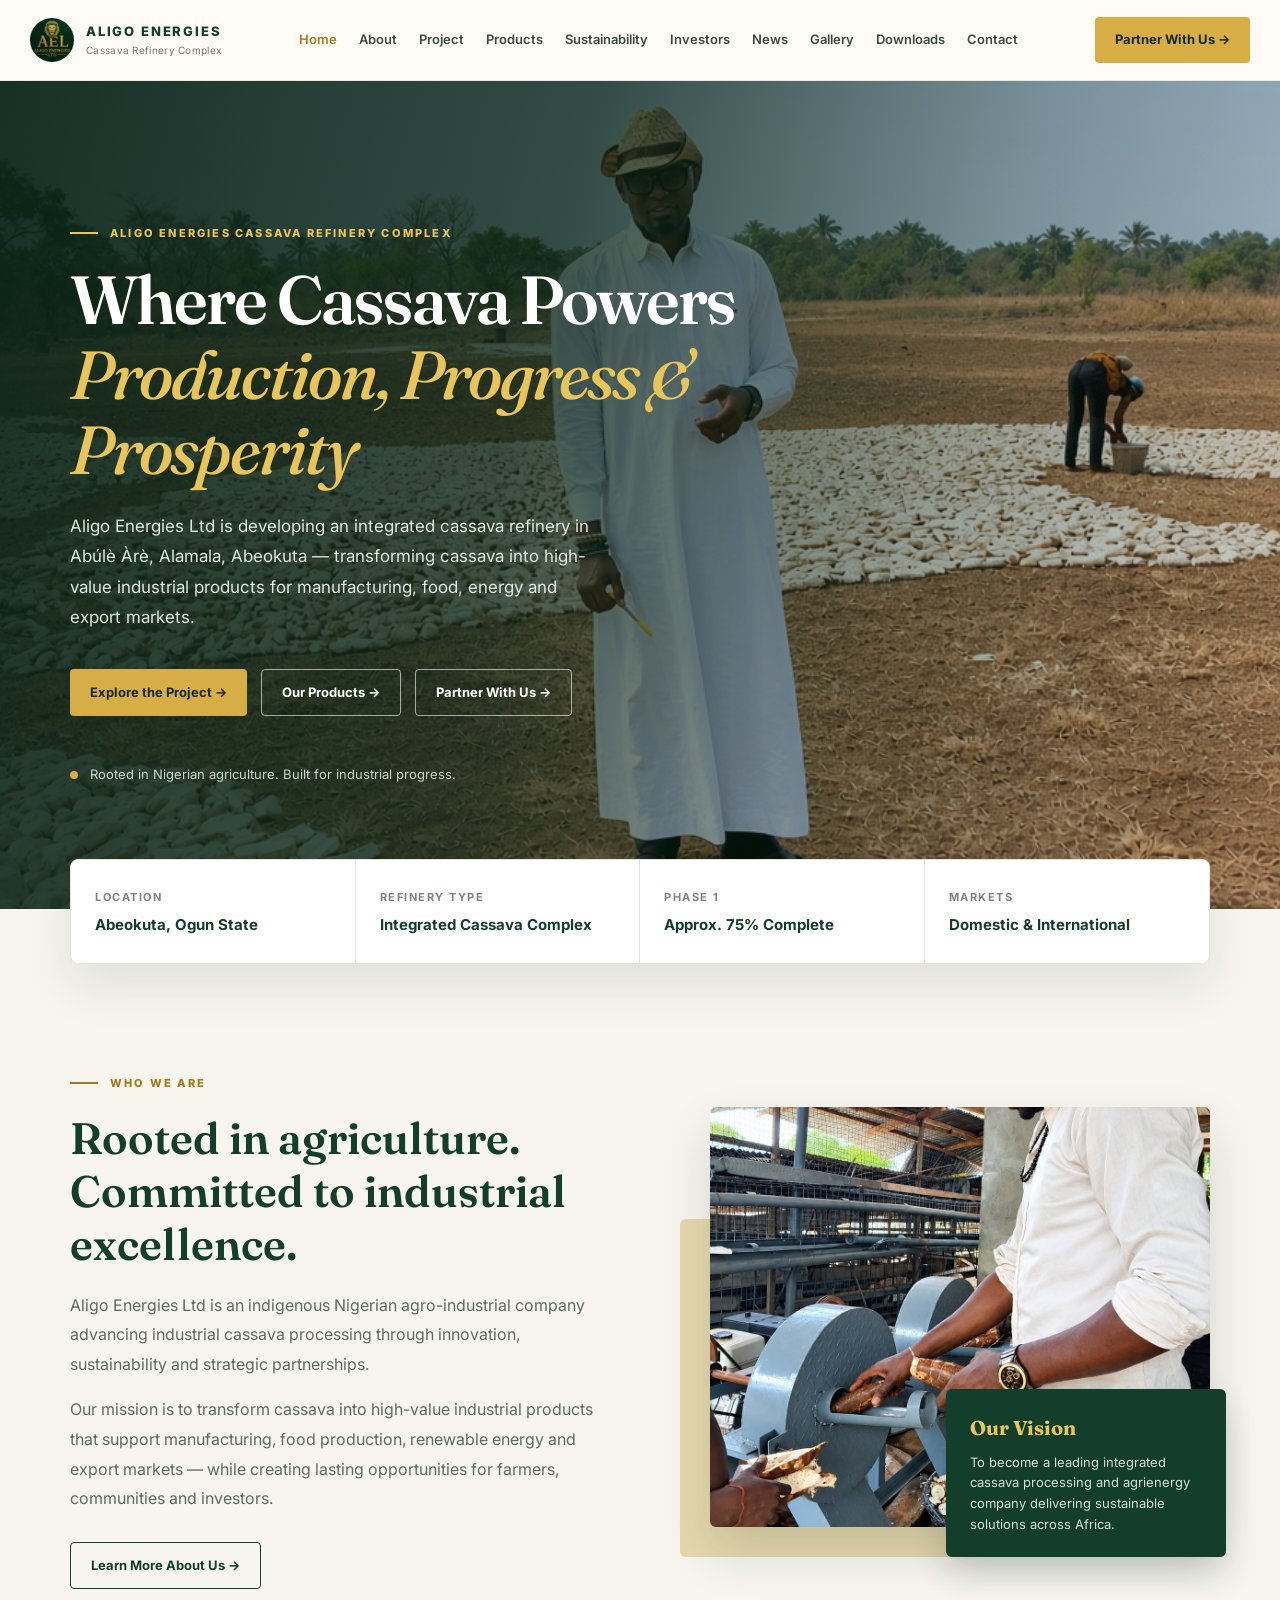
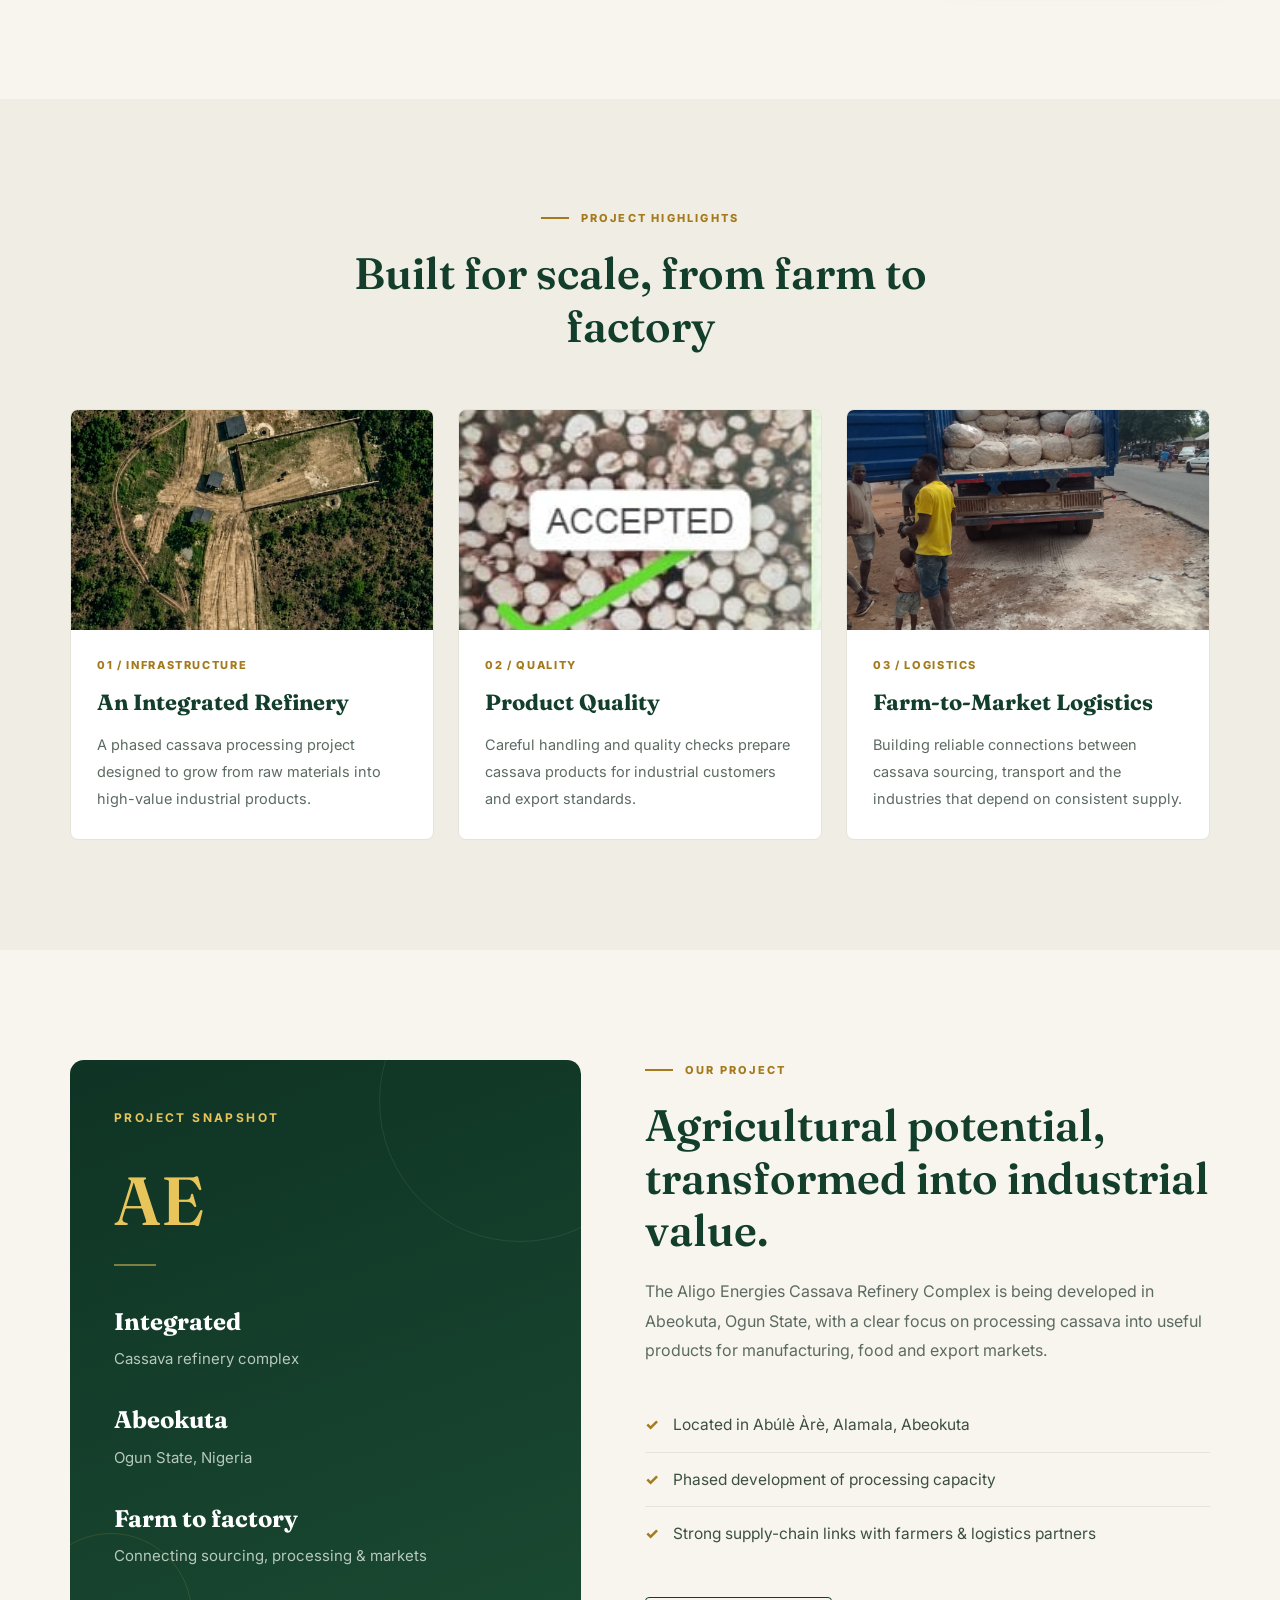
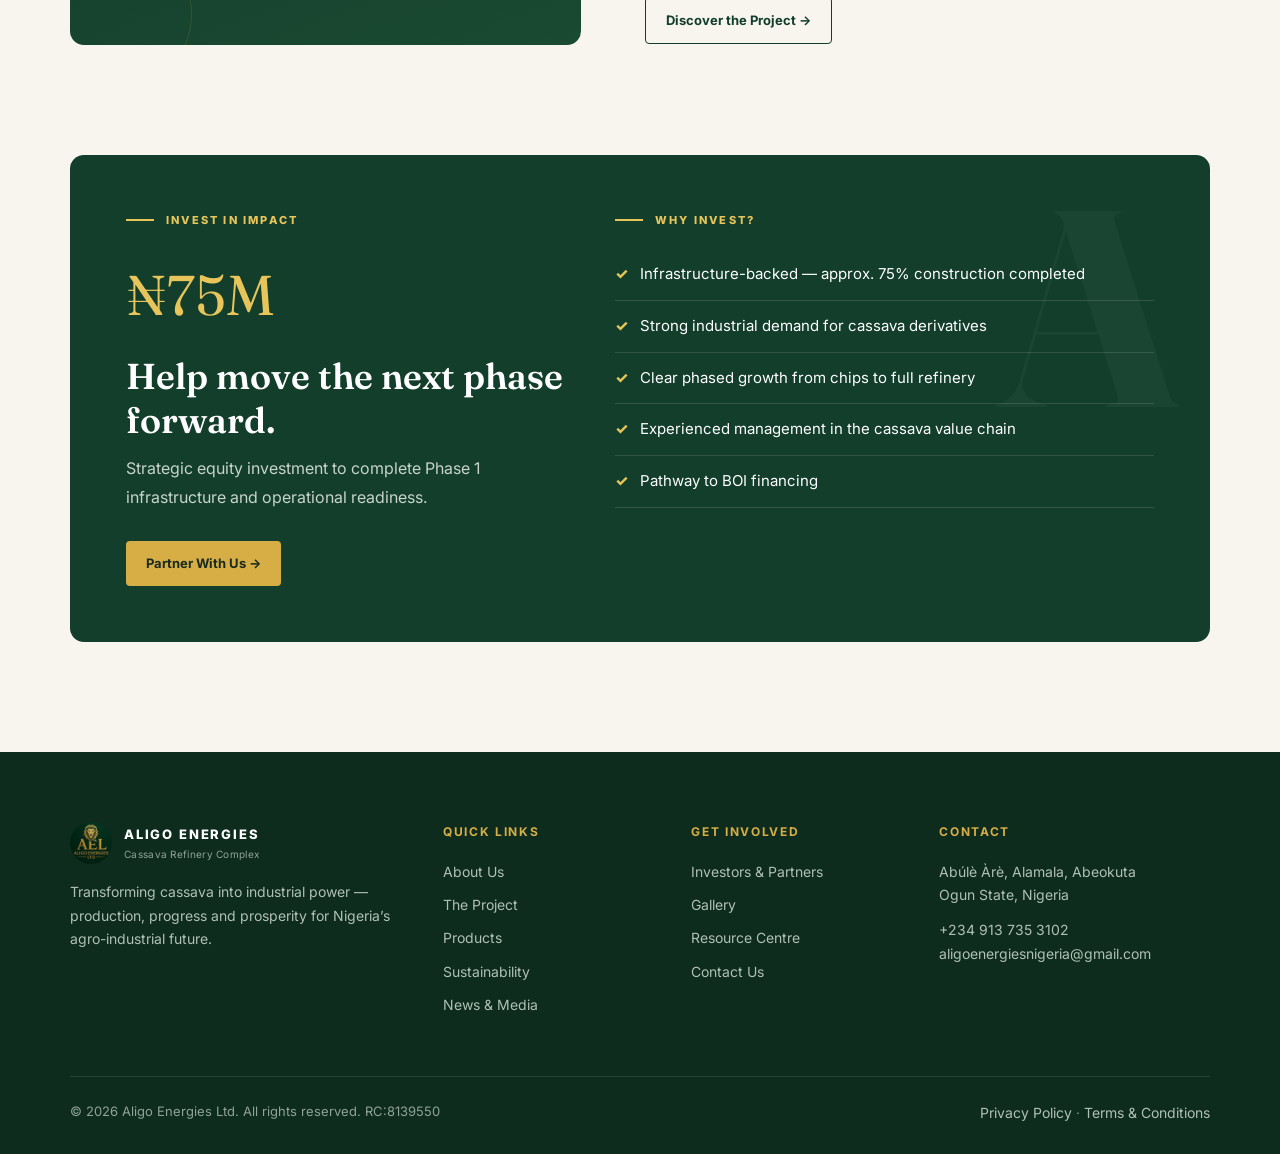
==== index.html @ f0a0dd67 "Update site" ====
<!DOCTYPE html>
<html lang="en">
<head>
<meta charset="UTF-8">
<meta name="viewport" content="width=device-width, initial-scale=1.0">
<title>Home | Aligo Energies Ltd</title>
<meta name="description" content="Aligo Energies Ltd — where cassava powers production, progress, and prosperity.">
<link rel="icon" href="images/logo.jpeg">
<link rel="preconnect" href="https://fonts.googleapis.com">
<link rel="preconnect" href="https://fonts.gstatic.com" crossorigin>
<link href="https://fonts.googleapis.com/css2?family=Fraunces:opsz,wght@9..144,500;9..144,600;9..144,700&family=Inter:wght@400;500;600;700;800&display=swap" rel="stylesheet">
<style>
  :root {
    --green: #123e2b;
    --green-dark: #0d2c1d;
    --gold: #d7ae46;
    --gold-light: #e8c55a;
    --cream: #f7f5ee;
    --cream-dark: #f0eee4;
    --ink: #1d2a22;
    --muted: #5c6b62;
    --line: #e6e4d9;
    --white: #ffffff;
    --serif: 'Fraunces', Georgia, serif;
    --sans: 'Inter', system-ui, sans-serif;
  }

  * { box-sizing: border-box; margin: 0; padding: 0; }
  html { scroll-behavior: smooth; }
  body {
    font-family: var(--sans);
    background: var(--cream);
    color: var(--ink);
    line-height: 1.65;
    overflow-x: hidden;
  }
  a { color: inherit; text-decoration: none; }
  img { display: block; max-width: 100%; }

  .container {
    width: min(1140px, calc(100% - 48px));
    margin: 0 auto;
  }

  /* ========== HEADER ========== */
  .site-header {
    position: sticky;
    top: 0;
    z-index: 100;
    background: rgba(255, 253, 248, 0.9);
    backdrop-filter: blur(18px);
    border-bottom: 1px solid rgba(230, 228, 217, 0.8);
    transition: all 0.3s ease;
  }
  .nav-wrap {
    width: min(1220px, calc(100% - 40px));
    margin: 0 auto;
    height: 80px;
    display: flex;
    align-items: center;
    justify-content: space-between;
    gap: 24px;
  }
  .brand {
    display: flex;
    align-items: center;
    gap: 12px;
  }
  .brand img {
    width: 44px;
    height: 44px;
    border-radius: 50%;
    object-fit: cover;
  }
  .brand .name {
    display: block;
    font-size: 13px;
    font-weight: 800;
    letter-spacing: 0.14em;
    color: var(--green);
  }
  .brand .sub {
    display: block;
    font-size: 10px;
    color: #72786f;
    letter-spacing: 0.03em;
  }
  .main-nav {
    display: flex;
    gap: 22px;
  }
  .main-nav a {
    font-size: 13px;
    font-weight: 600;
    color: #3a4a40;
    transition: color 0.2s;
  }
  .main-nav a:hover,
  .main-nav a.active {
    color: #a47a1c;
  }
  .btn {
    display: inline-flex;
    align-items: center;
    gap: 8px;
    padding: 12px 20px;
    font-size: 13px;
    font-weight: 700;
    border-radius: 4px;
    transition: all 0.25s ease;
  }
  .btn-gold {
    background: var(--gold);
    color: #18291e;
  }
  .btn-gold:hover {
    background: #c9a03a;
    transform: translateY(-2px);
  }
  .btn-outline-light {
    border: 1px solid rgba(255,255,255,0.6);
    color: white;
    background: transparent;
  }
  .btn-outline-light:hover {
    background: rgba(255,255,255,0.1);
  }
  .btn-outline-dark {
    border: 1.5px solid var(--green);
    color: var(--green);
    background: transparent;
  }
  .btn-outline-dark:hover {
    background: var(--green);
    color: white;
  }
  .menu-toggle {
    display: none;
    background: none;
    border: none;
    font-size: 24px;
    color: var(--green);
    cursor: pointer;
  }

  /* ========== HERO ========== */
  .hero {
    position: relative;
    min-height: 92vh;
    display: flex;
    align-items: center;
    color: white;
    overflow: hidden;
  }
  .hero-bg {
    position: absolute;
    inset: 0;
    background:
      linear-gradient(105deg,
        rgba(9, 35, 22, 0.93) 0%,
        rgba(9, 35, 22, 0.78) 40%,
        rgba(9, 35, 22, 0.4) 70%,
        rgba(9, 35, 22, 0.15) 100%),
      url('images/hero-harvest.jpg') center/cover no-repeat;
  }
  .hero-content {
    position: relative;
    z-index: 2;
    max-width: 680px;
    padding: 120px 0 100px;
  }
  .eyebrow {
    display: flex;
    align-items: center;
    gap: 12px;
    font-size: 11px;
    font-weight: 800;
    letter-spacing: 0.2em;
    text-transform: uppercase;
    color: var(--gold-light);
    margin-bottom: 20px;
    opacity: 0;
    animation: fadeUp 0.8s ease forwards 0.2s;
  }
  .eyebrow::before {
    content: "";
    width: 28px;
    height: 2px;
    background: currentColor;
  }
  .hero h1 {
    font-family: var(--serif);
    font-size: clamp(42px, 6vw, 68px);
    font-weight: 600;
    line-height: 1.1;
    letter-spacing: -0.03em;
    margin-bottom: 24px;
    opacity: 0;
    animation: fadeUp 0.9s ease forwards 0.35s;
  }
  .hero h1 em {
    font-style: italic;
    color: var(--gold-light);
    font-weight: 500;
  }
  .hero .lead {
    font-size: 17px;
    line-height: 1.8;
    color: #e0e8e2;
    max-width: 540px;
    margin-bottom: 36px;
    opacity: 0;
    animation: fadeUp 0.9s ease forwards 0.5s;
  }
  .hero-ctas {
    display: flex;
    flex-wrap: wrap;
    gap: 14px;
    opacity: 0;
    animation: fadeUp 0.9s ease forwards 0.65s;
  }
  .hero-note {
    margin-top: 48px;
    display: flex;
    align-items: center;
    gap: 12px;
    font-size: 13px;
    color: #c8d4cb;
    opacity: 0;
    animation: fadeUp 0.9s ease forwards 0.8s;
  }
  .hero-note span {
    width: 8px;
    height: 8px;
    background: var(--gold);
    border-radius: 50%;
  }

  /* ========== GLANCE ========== */
  .glance {
    position: relative;
    z-index: 10;
    margin-top: -50px;
  }
  .glance-grid {
    display: grid;
    grid-template-columns: repeat(4, 1fr);
    background: white;
    border-radius: 8px;
    box-shadow: 0 20px 50px rgba(18, 40, 28, 0.1);
    border: 1px solid var(--line);
    overflow: hidden;
  }
  .glance-item {
    padding: 28px 24px;
    border-right: 1px solid var(--line);
  }
  .glance-item:last-child { border-right: none; }
  .glance-item .label {
    font-size: 11px;
    font-weight: 700;
    letter-spacing: 0.14em;
    text-transform: uppercase;
    color: #7a857c;
    margin-bottom: 8px;
  }
  .glance-item .value {
    font-size: 15px;
    font-weight: 700;
    color: var(--green);
    line-height: 1.4;
  }

  /* ========== SECTIONS ========== */
  .section {
    padding: 110px 0;
  }
  .section-cream { background: var(--cream); }
  .section-alt { background: var(--cream-dark); }

  .two-col {
    display: grid;
    grid-template-columns: 1fr 1fr;
    gap: 80px;
    align-items: center;
  }
  .section h2 {
    font-family: var(--serif);
    font-size: clamp(32px, 4vw, 44px);
    font-weight: 600;
    line-height: 1.2;
    color: var(--green);
    margin: 14px 0 20px;
  }
  .section p {
    color: var(--muted);
    font-size: 16px;
    line-height: 1.85;
  }

  /* About image stack */
  .image-stack {
    position: relative;
    padding: 0 0 30px 30px;
  }
  .image-stack::before {
    content: "";
    position: absolute;
    left: 0;
    bottom: 0;
    width: 70%;
    height: 75%;
    background: #e6d8ae;
    border-radius: 6px;
  }
  .image-stack img {
    position: relative;
    z-index: 1;
    width: 100%;
    height: 420px;
    object-fit: cover;
    border-radius: 6px;
    box-shadow: 0 25px 50px rgba(15, 40, 28, 0.15);
  }
  .caption-card {
    position: absolute;
    right: -16px;
    bottom: 0;
    z-index: 2;
    max-width: 280px;
    background: var(--green);
    color: white;
    padding: 22px 24px;
    border-radius: 6px;
    box-shadow: 0 15px 35px rgba(15, 40, 28, 0.2);
  }
  .caption-card strong {
    font-family: var(--serif);
    font-size: 20px;
    color: var(--gold-light);
  }
  .caption-card p {
    font-size: 13px;
    color: #d4e0d7;
    margin-top: 8px;
    line-height: 1.6;
  }

  /* Highlights */
  .section-head {
    text-align: center;
    max-width: 600px;
    margin: 0 auto 56px;
  }
  .section-head .eyebrow {
    justify-content: center;
    color: #a47a1c;
  }
  .card-grid {
    display: grid;
    grid-template-columns: repeat(3, 1fr);
    gap: 24px;
  }
  .feature-card {
    background: white;
    border: 1px solid var(--line);
    border-radius: 8px;
    overflow: hidden;
    transition: all 0.3s ease;
  }
  .feature-card:hover {
    transform: translateY(-6px);
    box-shadow: 0 20px 40px rgba(18, 40, 28, 0.1);
  }
  .feature-card img {
    width: 100%;
    height: 220px;
    object-fit: cover;
  }
  .feature-body {
    padding: 26px;
  }
  .feature-number {
    font-size: 11px;
    font-weight: 800;
    letter-spacing: 0.15em;
    color: #a47a1c;
  }
  .feature-card h3 {
    font-family: var(--serif);
    font-size: 22px;
    color: var(--green);
    margin: 10px 0 12px;
  }
  .feature-card p {
    font-size: 14.5px;
    color: var(--muted);
  }

  /* Project Snapshot */
  .project-layout {
    display: grid;
    grid-template-columns: 0.95fr 1.05fr;
    gap: 64px;
    align-items: center;
  }
  .snapshot {
    background: linear-gradient(160deg, #0f3324, #1a4a32);
    border-radius: 14px;
    padding: 48px 44px;
    color: white;
    position: relative;
    overflow: hidden;
    min-height: 480px;
    display: flex;
    flex-direction: column;
    justify-content: space-between;
  }
  .snapshot::before {
    content: "";
    position: absolute;
    width: 280px;
    height: 280px;
    border: 1px solid rgba(255,255,255,0.08);
    border-radius: 50%;
    top: -100px;
    right: -80px;
  }
  .snapshot::after {
    content: "";
    position: absolute;
    width: 160px;
    height: 160px;
    border: 1px solid rgba(215,174,70,0.15);
    border-radius: 50%;
    bottom: -50px;
    left: -40px;
  }
  .snapshot .kicker {
    font-size: 12px;
    font-weight: 700;
    letter-spacing: 0.2em;
    text-transform: uppercase;
    color: var(--gold-light);
  }
  .snapshot .mark {
    font-family: var(--serif);
    font-size: 68px;
    font-weight: 600;
    color: var(--gold-light);
    margin: 16px 0 8px;
  }
  .snapshot .divider {
    width: 42px;
    height: 2px;
    background: rgba(232,197,90,0.5);
    margin-bottom: 36px;
  }
  .stat-block {
    margin-bottom: 28px;
  }
  .stat-block strong {
    display: block;
    font-family: var(--serif);
    font-size: 24px;
    margin-bottom: 4px;
  }
  .stat-block span {
    font-size: 15px;
    color: rgba(212,225,215,0.85);
  }
  .project-points {
    list-style: none;
    margin: 32px 0 36px;
  }
  .project-points li {
    display: flex;
    gap: 14px;
    padding: 14px 0;
    border-bottom: 1px solid var(--line);
    font-size: 15.5px;
    color: #3d4f44;
  }
  .project-points li:last-child { border-bottom: none; }
  .check {
    color: #a47a1c;
    font-weight: 800;
  }

  /* Invest */
  .invest-banner {
    background: var(--green);
    border-radius: 14px;
    padding: 56px;
    display: grid;
    grid-template-columns: 0.9fr 1.1fr;
    gap: 48px;
    color: white;
    position: relative;
    overflow: hidden;
  }
  .invest-banner::after {
    content: "A";
    position: absolute;
    right: 30px;
    top: -80px;
    font-family: var(--serif);
    font-size: 280px;
    font-weight: 700;
    color: rgba(255,255,255,0.04);
    pointer-events: none;
  }
  .invest-amount {
    font-family: var(--serif);
    font-size: 56px;
    color: var(--gold-light);
    margin: 12px 0;
  }
  .invest-list {
    list-style: none;
  }
  .invest-list li {
    padding: 13px 0;
    border-bottom: 1px solid rgba(255,255,255,0.12);
    font-size: 15px;
    display: flex;
    gap: 12px;
  }
  .invest-list li::before {
    content: "✓";
    color: var(--gold-light);
    font-weight: 800;
  }

  /* Footer */
  .footer {
    background: var(--green-dark);
    color: #c8d4cb;
    padding: 70px 0 30px;
  }
  .footer-grid {
    display: grid;
    grid-template-columns: 1.6fr 1fr 1fr 1.3fr;
    gap: 40px;
    margin-bottom: 50px;
  }
  .footer .name { color: white; }
  .footer h4 {
    font-size: 12px;
    letter-spacing: 0.14em;
    text-transform: uppercase;
    color: var(--gold);
    margin-bottom: 18px;
  }
  .footer a, .footer p, .footer li {
    font-size: 14px;
    color: #b0c0b5;
  }
  .footer ul { list-style: none; }
  .footer li { margin-bottom: 10px; }
  .footer-bottom {
    border-top: 1px solid rgba(255,255,255,0.1);
    padding-top: 24px;
    display: flex;
    justify-content: space-between;
    font-size: 13px;
    color: #8fa39a;
  }

  /* Animations */
  @keyframes fadeUp {
    from {
      opacity: 0;
      transform: translateY(24px);
    }
    to {
      opacity: 1;
      transform: translateY(0);
    }
  }

  /* Responsive */
  @media (max-width: 980px) {
    .main-nav { display: none; }
    .menu-toggle { display: block; }
    .two-col, .project-layout, .invest-banner {
      grid-template-columns: 1fr;
      gap: 48px;
    }
    .card-grid { grid-template-columns: 1fr 1fr; }
    .glance-grid { grid-template-columns: 1fr 1fr; }
    .glance-item:nth-child(2) { border-right: none; }
    .glance-item:nth-child(-n+2) { border-bottom: 1px solid var(--line); }
  }
  @media (max-width: 600px) {
    .card-grid { grid-template-columns: 1fr; }
    .hero { min-height: 85vh; }
    .hero-content { padding: 90px 0 80px; }
    .invest-banner { padding: 36px 28px; }
    .footer-grid { grid-template-columns: 1fr; }
  }
</style>
</head>
<body>

<header class="site-header">
  <div class="nav-wrap">
    <a href="index.html" class="brand">
      <img src="images/logo.jpeg" alt="Aligo Energies">
      <span>
        <span class="name">ALIGO ENERGIES</span>
        <span class="sub">Cassava Refinery Complex</span>
      </span>
    </a>
    <nav class="main-nav" id="mainNav">
      <a href="index.html" class="active">Home</a>
      <a href="about.html">About</a>
      <a href="project.html">Project</a>
      <a href="products.html">Products</a>
      <a href="sustainability.html">Sustainability</a>
      <a href="investors.html">Investors</a>
      <a href="news.html">News</a>
      <a href="gallery.html">Gallery</a>
      <a href="downloads.html">Downloads</a>
      <a href="contact.html">Contact</a>
    </nav>
    <div style="display:flex;align-items:center;gap:12px;">
      <a href="investors.html" class="btn btn-gold">Partner With Us →</a>
      <button class="menu-toggle" id="menuToggle">☰</button>
    </div>
  </div>
</header>

<main>
  <!-- HERO -->
  <section class="hero">
    <div class="hero-bg"></div>
    <div class="container">
      <div class="hero-content">
        <div class="eyebrow">Aligo Energies Cassava Refinery Complex</div>
        <h1>Where Cassava Powers <em>Production, Progress & Prosperity</em></h1>
        <p class="lead">Aligo Energies Ltd is developing an integrated cassava refinery in Abúlè Àrè, Alamala, Abeokuta — transforming cassava into high-value industrial products for manufacturing, food, energy and export markets.</p>
        <div class="hero-ctas">
          <a href="project.html" class="btn btn-gold">Explore the Project →</a>
          <a href="products.html" class="btn btn-outline-light">Our Products →</a>
          <a href="investors.html" class="btn btn-outline-light">Partner With Us →</a>
        </div>
        <div class="hero-note">
          <span></span>
          Rooted in Nigerian agriculture. Built for industrial progress.
        </div>
      </div>
    </div>
  </section>

  <!-- GLANCE -->
  <section class="glance">
    <div class="container">
      <div class="glance-grid">
        <div class="glance-item">
          <div class="label">Location</div>
          <div class="value">Abeokuta, Ogun State</div>
        </div>
        <div class="glance-item">
          <div class="label">Refinery Type</div>
          <div class="value">Integrated Cassava Complex</div>
        </div>
        <div class="glance-item">
          <div class="label">Phase 1</div>
          <div class="value">Approx. 75% Complete</div>
        </div>
        <div class="glance-item">
          <div class="label">Markets</div>
          <div class="value">Domestic & International</div>
        </div>
      </div>
    </div>
  </section>

  <!-- ABOUT -->
  <section class="section section-cream">
    <div class="container">
      <div class="two-col">
        <div>
          <div class="eyebrow" style="color:#a47a1c;">Who We Are</div>
          <h2>Rooted in agriculture.<br>Committed to industrial excellence.</h2>
          <p>Aligo Energies Ltd is an indigenous Nigerian agro-industrial company advancing industrial cassava processing through innovation, sustainability and strategic partnerships.</p>
          <p style="margin-top:16px;">Our mission is to transform cassava into high-value industrial products that support manufacturing, food production, renewable energy and export markets — while creating lasting opportunities for farmers, communities and investors.</p>
          <a href="about.html" class="btn btn-outline-dark" style="margin-top:28px;">Learn More About Us →</a>
        </div>
        <div class="image-stack">
          <img src="images/about-site.jpg" alt="Cassava processing at the Aligo Energies site" style="object-position:center 62%;">
          <div class="caption-card">
            <strong>Our Vision</strong>
            <p>To become a leading integrated cassava processing and agrienergy company delivering sustainable solutions across Africa.</p>
          </div>
        </div>
      </div>
    </div>
  </section>

  <!-- HIGHLIGHTS -->
  <section class="section section-alt">
    <div class="container">
      <div class="section-head">
        <div class="eyebrow">Project Highlights</div>
        <h2>Built for scale, from farm to factory</h2>
      </div>
      <div class="card-grid">
        <article class="feature-card">
          <img src="images/refinery-site-marked.jpg" alt="Infrastructure">
          <div class="feature-body">
            <div class="feature-number">01 / INFRASTRUCTURE</div>
            <h3>An Integrated Refinery</h3>
            <p>A phased cassava processing project designed to grow from raw materials into high-value industrial products.</p>
          </div>
        </article>
        <article class="feature-card">
          <img src="images/cassava-quality.jpg" alt="Quality">
          <div class="feature-body">
            <div class="feature-number">02 / QUALITY</div>
            <h3>Product Quality</h3>
            <p>Careful handling and quality checks prepare cassava products for industrial customers and export standards.</p>
          </div>
        </article>
        <article class="feature-card">
          <img src="images/cassava-logistics.jpg" alt="Logistics">
          <div class="feature-body">
            <div class="feature-number">03 / LOGISTICS</div>
            <h3>Farm-to-Market Logistics</h3>
            <p>Building reliable connections between cassava sourcing, transport and the industries that depend on consistent supply.</p>
          </div>
        </article>
      </div>
    </div>
  </section>

  <!-- PROJECT SNAPSHOT -->
  <section class="section section-cream">
    <div class="container">
      <div class="project-layout">
        <div class="snapshot">
          <div>
            <div class="kicker">Project Snapshot</div>
            <div class="mark">AE</div>
            <div class="divider"></div>
            <div class="stat-block">
              <strong>Integrated</strong>
              <span>Cassava refinery complex</span>
            </div>
            <div class="stat-block">
              <strong>Abeokuta</strong>
              <span>Ogun State, Nigeria</span>
            </div>
            <div class="stat-block">
              <strong>Farm to factory</strong>
              <span>Connecting sourcing, processing & markets</span>
            </div>
          </div>
        </div>
        <div>
          <div class="eyebrow" style="color:#a47a1c;">Our Project</div>
          <h2>Agricultural potential, transformed into industrial value.</h2>
          <p>The Aligo Energies Cassava Refinery Complex is being developed in Abeokuta, Ogun State, with a clear focus on processing cassava into useful products for manufacturing, food and export markets.</p>
          <ul class="project-points">
            <li><span class="check">✓</span> Located in Abúlè Àrè, Alamala, Abeokuta</li>
            <li><span class="check">✓</span> Phased development of processing capacity</li>
            <li><span class="check">✓</span> Strong supply-chain links with farmers & logistics partners</li>
          </ul>
          <a href="project.html" class="btn btn-outline-dark">Discover the Project →</a>
        </div>
      </div>
    </div>
  </section>

  <!-- INVEST -->
  <section class="section section-cream" style="padding-top:0;">
    <div class="container">
      <div class="invest-banner">
        <div>
          <div class="eyebrow" style="color:var(--gold-light);">Invest in Impact</div>
          <div class="invest-amount">₦75M</div>
          <h2 style="color:white;font-size:36px;margin-bottom:12px;">Help move the next phase forward.</h2>
          <p style="color:#c8d4cb;margin-bottom:28px;">Strategic equity investment to complete Phase 1 infrastructure and operational readiness.</p>
          <a href="investors.html" class="btn btn-gold">Partner With Us →</a>
        </div>
        <div>
          <div class="eyebrow" style="color:var(--gold-light);">Why Invest?</div>
          <ul class="invest-list">
            <li>Infrastructure-backed — approx. 75% construction completed</li>
            <li>Strong industrial demand for cassava derivatives</li>
            <li>Clear phased growth from chips to full refinery</li>
            <li>Experienced management in the cassava value chain</li>
            <li>Pathway to BOI financing</li>
          </ul>
        </div>
      </div>
    </div>
  </section>
</main>

<footer class="footer">
  <div class="container">
    <div class="footer-grid">
      <div>
        <a href="index.html" class="brand" style="margin-bottom:16px;">
          <img src="images/logo.jpeg" alt="Logo" style="width:42px;height:42px;border-radius:50%;">
          <span>
            <span class="name">ALIGO ENERGIES</span>
            <span class="sub" style="color:#8fa39a;">Cassava Refinery Complex</span>
          </span>
        </a>
        <p>Transforming cassava into industrial power — production, progress and prosperity for Nigeria’s agro-industrial future.</p>
      </div>
      <div>
        <h4>Quick Links</h4>
        <ul>
          <li><a href="about.html">About Us</a></li>
          <li><a href="project.html">The Project</a></li>
          <li><a href="products.html">Products</a></li>
          <li><a href="sustainability.html">Sustainability</a></li>
          <li><a href="news.html">News & Media</a></li>
        </ul>
      </div>
      <div>
        <h4>Get Involved</h4>
        <ul>
          <li><a href="investors.html">Investors & Partners</a></li>
          <li><a href="gallery.html">Gallery</a></li>
          <li><a href="downloads.html">Resource Centre</a></li>
          <li><a href="contact.html">Contact Us</a></li>
        </ul>
      </div>
      <div>
        <h4>Contact</h4>
        <p>Abúlè Àrè, Alamala, Abeokuta<br>Ogun State, Nigeria</p>
        <p style="margin-top:12px;">+234 913 735 3102</p>
        <p>aligoenergiesnigeria@gmail.com</p>
      </div>
    </div>
    <div class="footer-bottom">
      <span>© 2026 Aligo Energies Ltd. All rights reserved. RC:8139550</span>
      <span><a href="#">Privacy Policy</a> · <a href="#">Terms & Conditions</a></span>
    </div>
  </div>
</footer>

<script>
  const toggle = document.getElementById('menuToggle');
  const nav = document.getElementById('mainNav');
  toggle.addEventListener('click', () => {
    nav.style.display = nav.style.display === 'flex' ? 'none' : 'flex';
    nav.style.flexDirection = 'column';
    nav.style.position = 'absolute';
    nav.style.top = '80px';
    nav.style.left = '0';
    nav.style.right = '0';
    nav.style.background = '#fffdf8';
    nav.style.padding = '20px';
    nav.style.borderBottom = '1px solid #e6e4d9';
  });
</script>
</body>
</html>
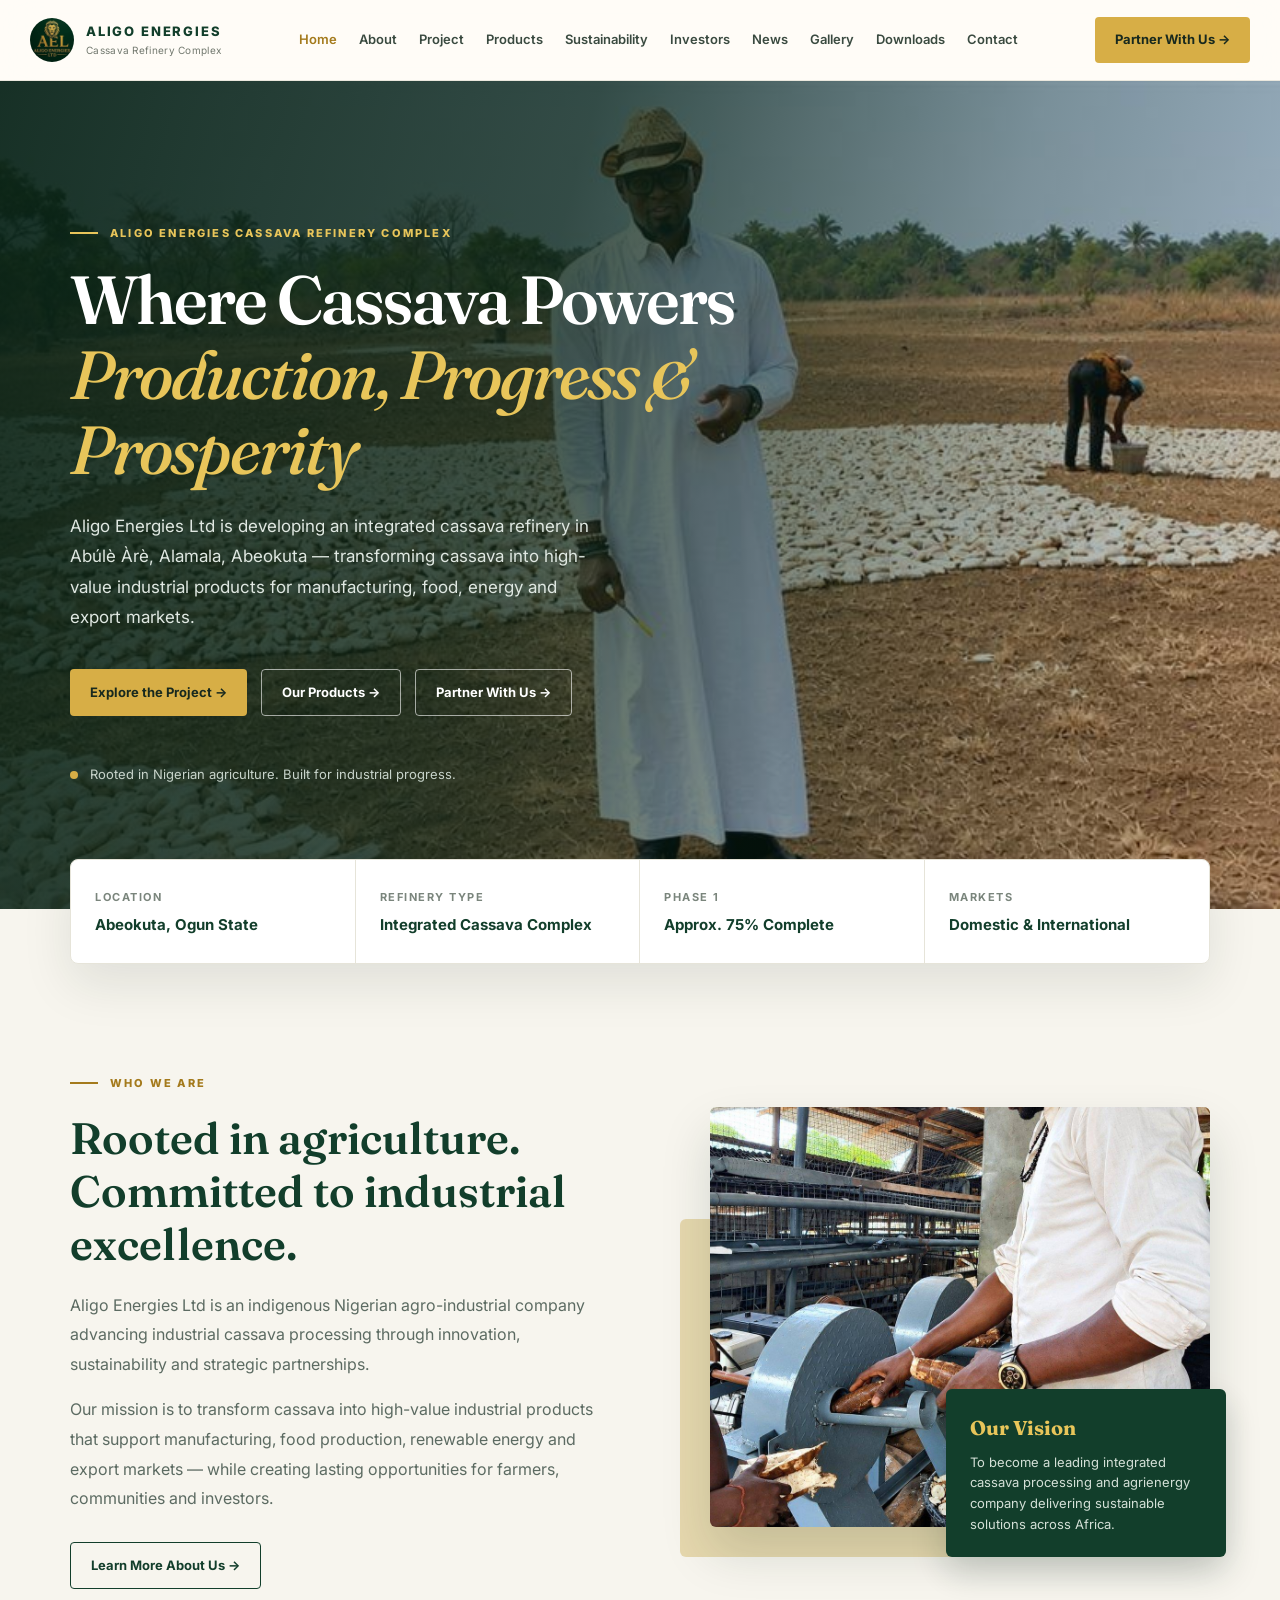
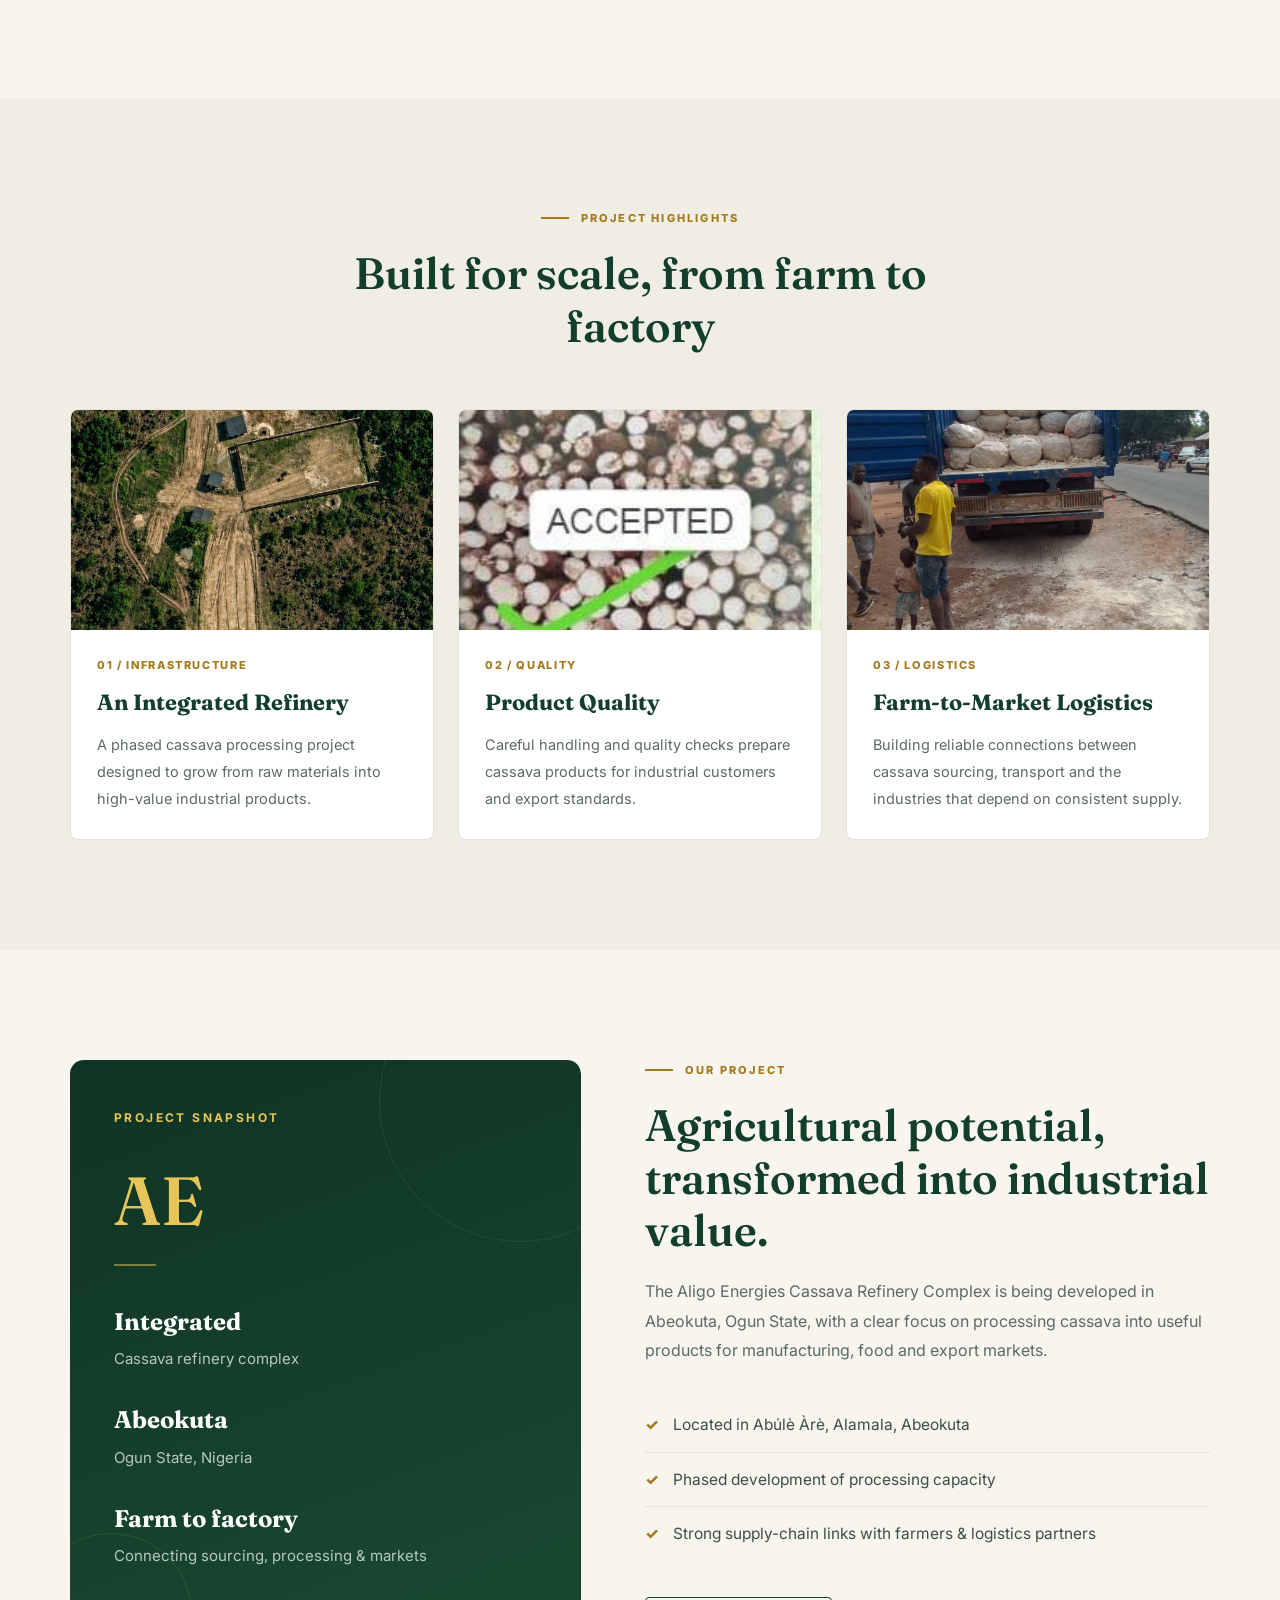
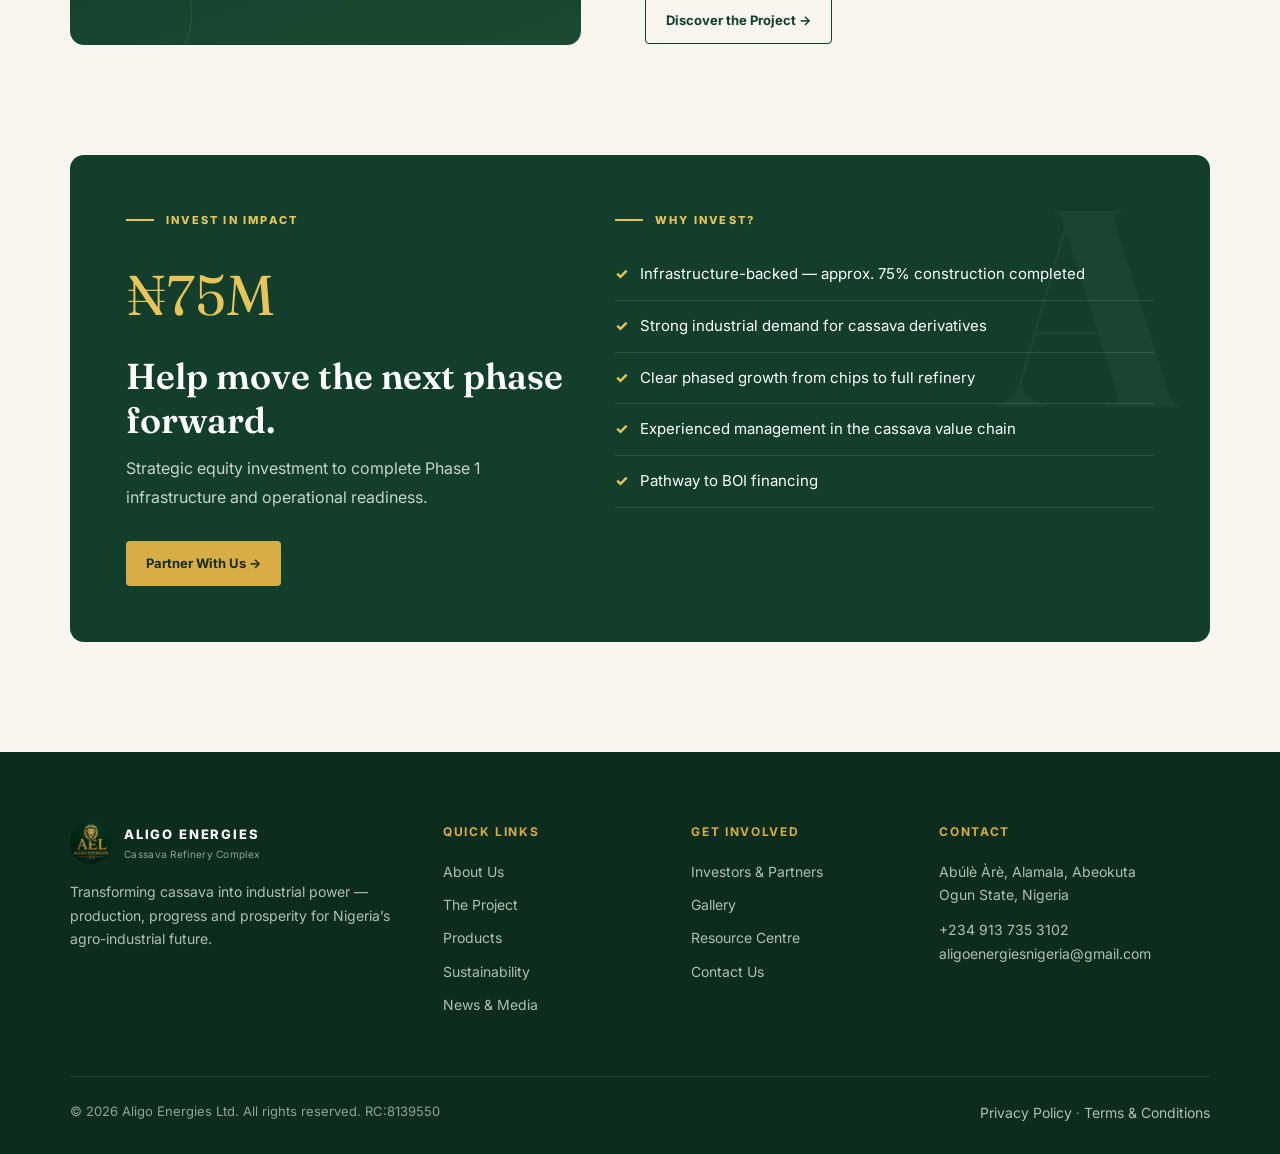
==== commit 60f50308: "Add new gallery photos" ====
--- a/index.html
+++ b/index.html
@@ -6,6 +6,7 @@
 <title>Home | Aligo Energies Ltd</title>
 <meta name="description" content="Aligo Energies Ltd — where cassava powers production, progress, and prosperity.">
 <link rel="icon" href="images/logo.jpeg">
+<link rel="preload" as="image" href="images/hero-harvest.jpg" fetchpriority="high">
 <link rel="preconnect" href="https://fonts.googleapis.com">
 <link rel="preconnect" href="https://fonts.gstatic.com" crossorigin>
 <link href="https://fonts.googleapis.com/css2?family=Fraunces:opsz,wght@9..144,500;9..144,600;9..144,700&family=Inter:wght@400;500;600;700;800&display=swap" rel="stylesheet">
@@ -689,7 +690,7 @@
           <a href="about.html" class="btn btn-outline-dark" style="margin-top:28px;">Learn More About Us →</a>
         </div>
         <div class="image-stack">
-          <img src="images/about-site.jpg" alt="Cassava processing at the Aligo Energies site" style="object-position:center 62%;">
+          <img src="images/about-site.jpg" alt="Cassava processing at the Aligo Energies site" style="object-position:center 62%;" loading="lazy" decoding="async">
           <div class="caption-card">
             <strong>Our Vision</strong>
             <p>To become a leading integrated cassava processing and agrienergy company delivering sustainable solutions across Africa.</p>
@@ -708,7 +709,7 @@
       </div>
       <div class="card-grid">
         <article class="feature-card">
-          <img src="images/refinery-site-marked.jpg" alt="Infrastructure">
+          <img src="images/refinery-site-marked.jpg" alt="Infrastructure" loading="lazy" decoding="async">
           <div class="feature-body">
             <div class="feature-number">01 / INFRASTRUCTURE</div>
             <h3>An Integrated Refinery</h3>
@@ -716,7 +717,7 @@
           </div>
         </article>
         <article class="feature-card">
-          <img src="images/cassava-quality.jpg" alt="Quality">
+          <img src="images/cassava-quality.jpg" alt="Quality" loading="lazy" decoding="async">
           <div class="feature-body">
             <div class="feature-number">02 / QUALITY</div>
             <h3>Product Quality</h3>
@@ -724,7 +725,7 @@
           </div>
         </article>
         <article class="feature-card">
-          <img src="images/cassava-logistics.jpg" alt="Logistics">
+          <img src="images/cassava-logistics.jpg" alt="Logistics" loading="lazy" decoding="async">
           <div class="feature-body">
             <div class="feature-number">03 / LOGISTICS</div>
             <h3>Farm-to-Market Logistics</h3>
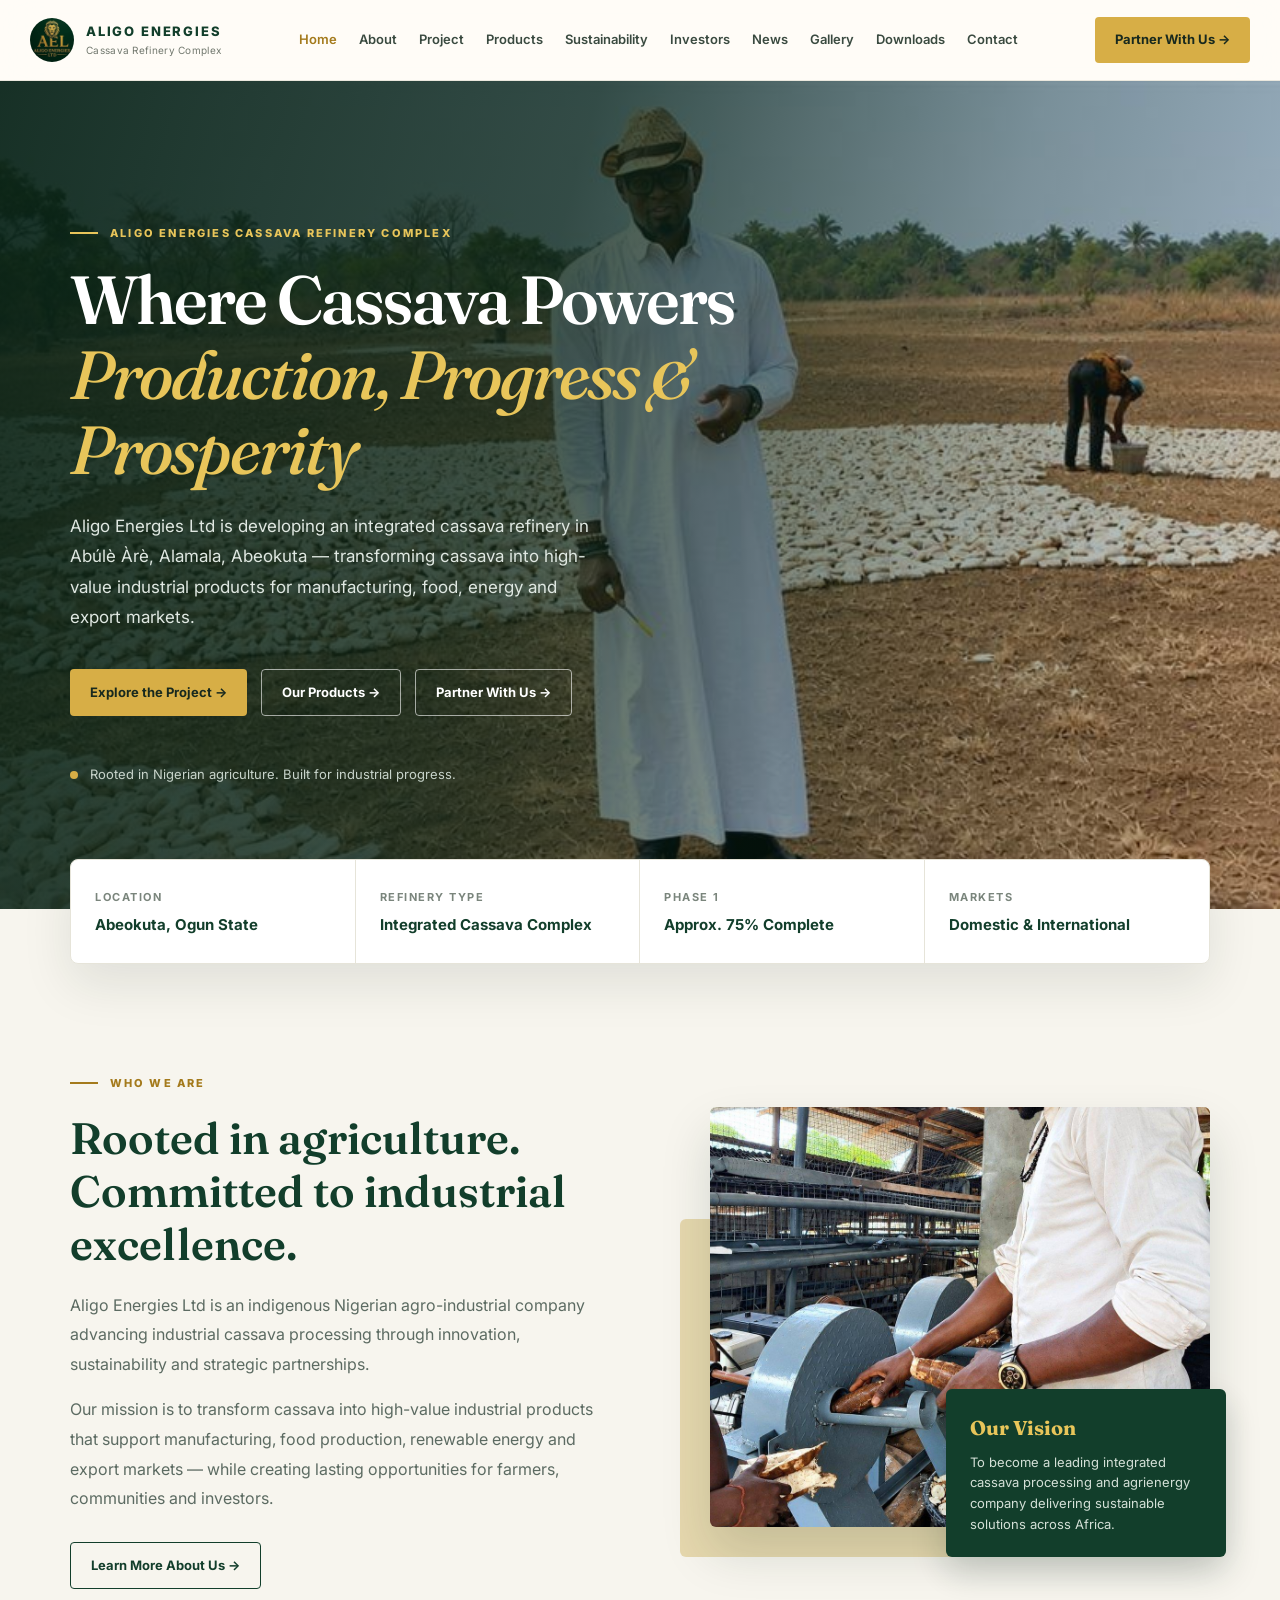
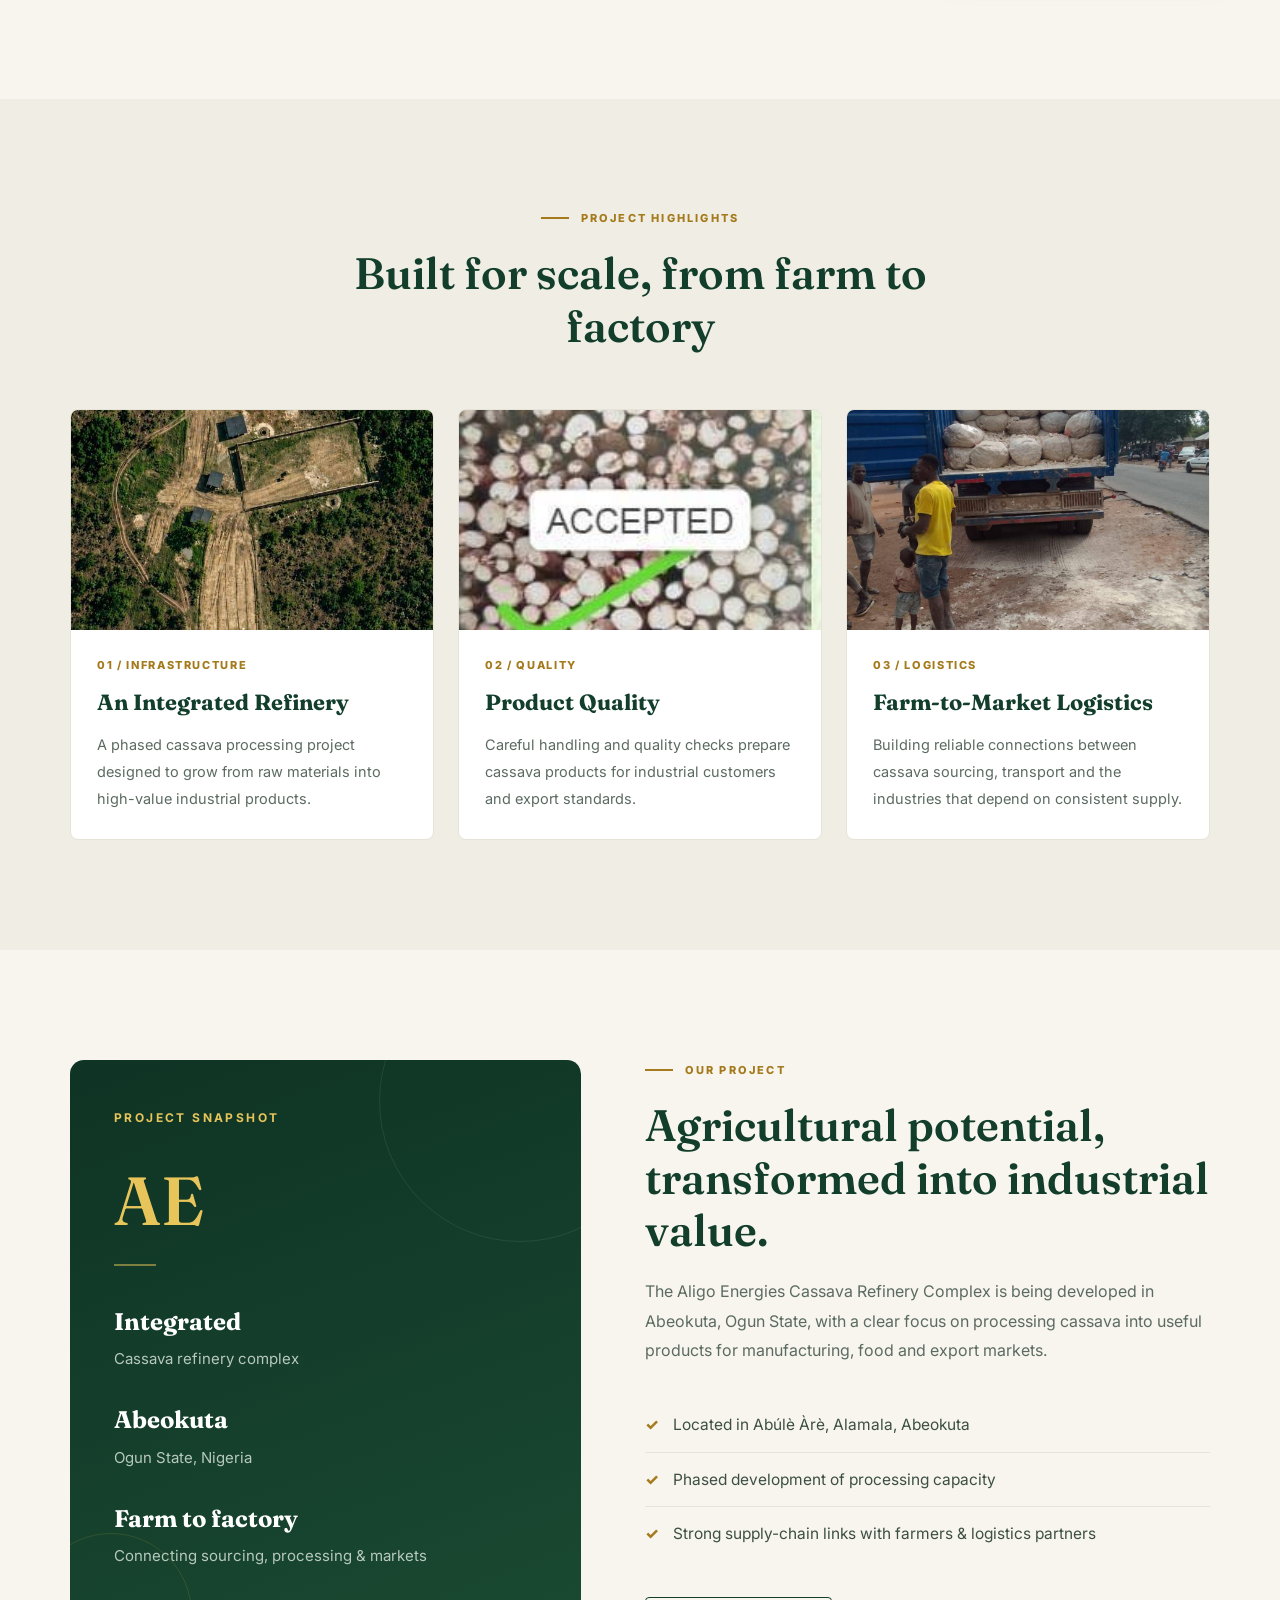
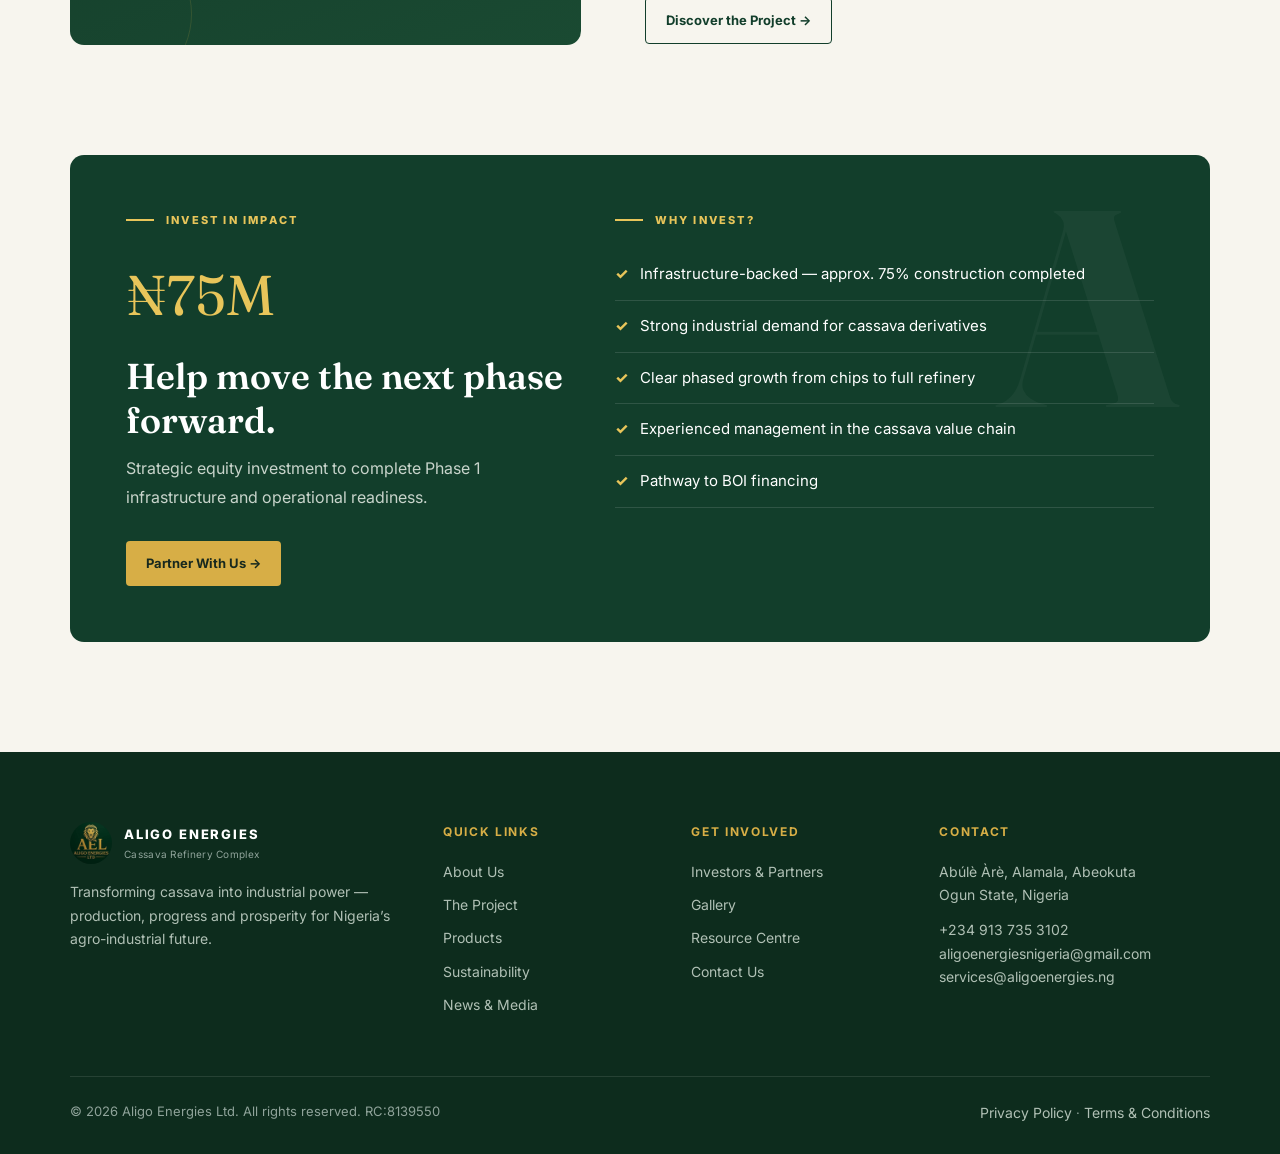
==== commit 1fecd8eb: "Add services email" ====
--- a/index.html
+++ b/index.html
@@ -837,6 +837,7 @@
         <p>Abúlè Àrè, Alamala, Abeokuta<br>Ogun State, Nigeria</p>
         <p style="margin-top:12px;">+234 913 735 3102</p>
         <p>aligoenergiesnigeria@gmail.com</p>
+        <p>services@aligoenergies.ng</p>
       </div>
     </div>
     <div class="footer-bottom">
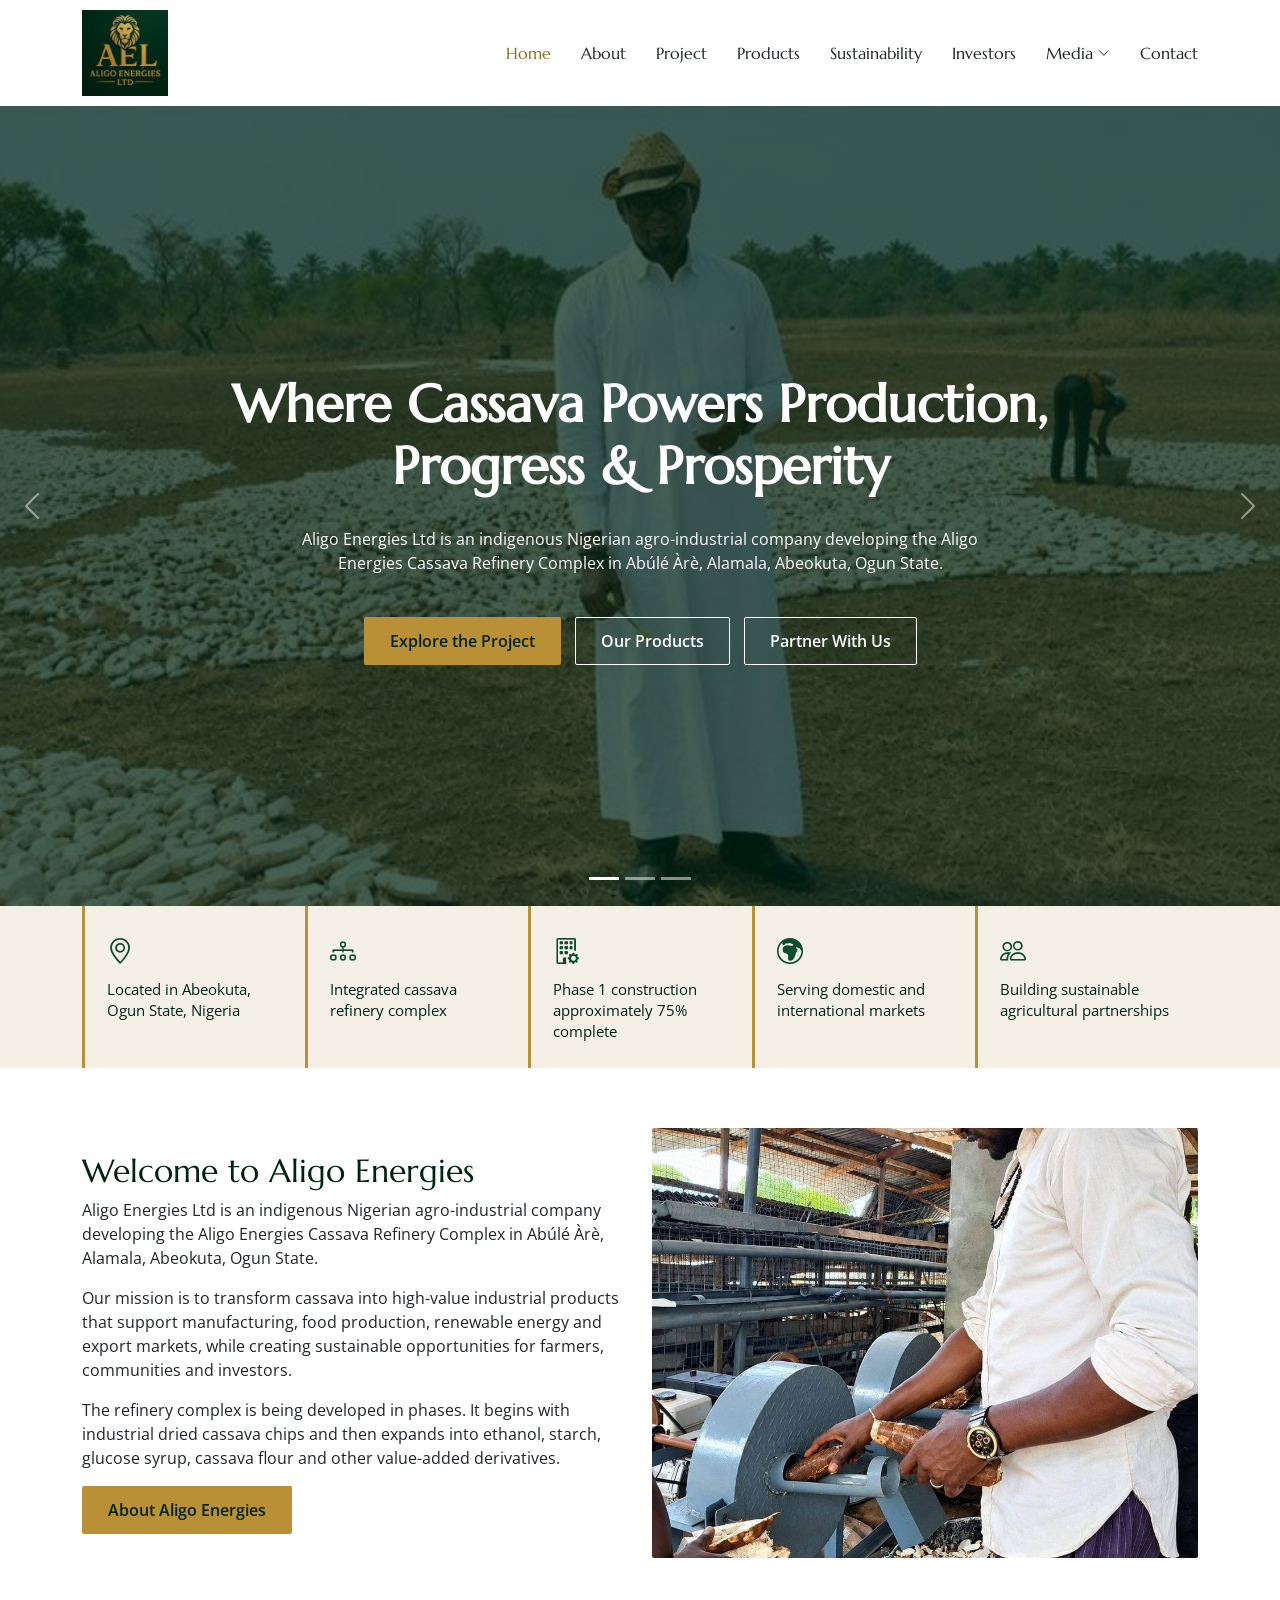
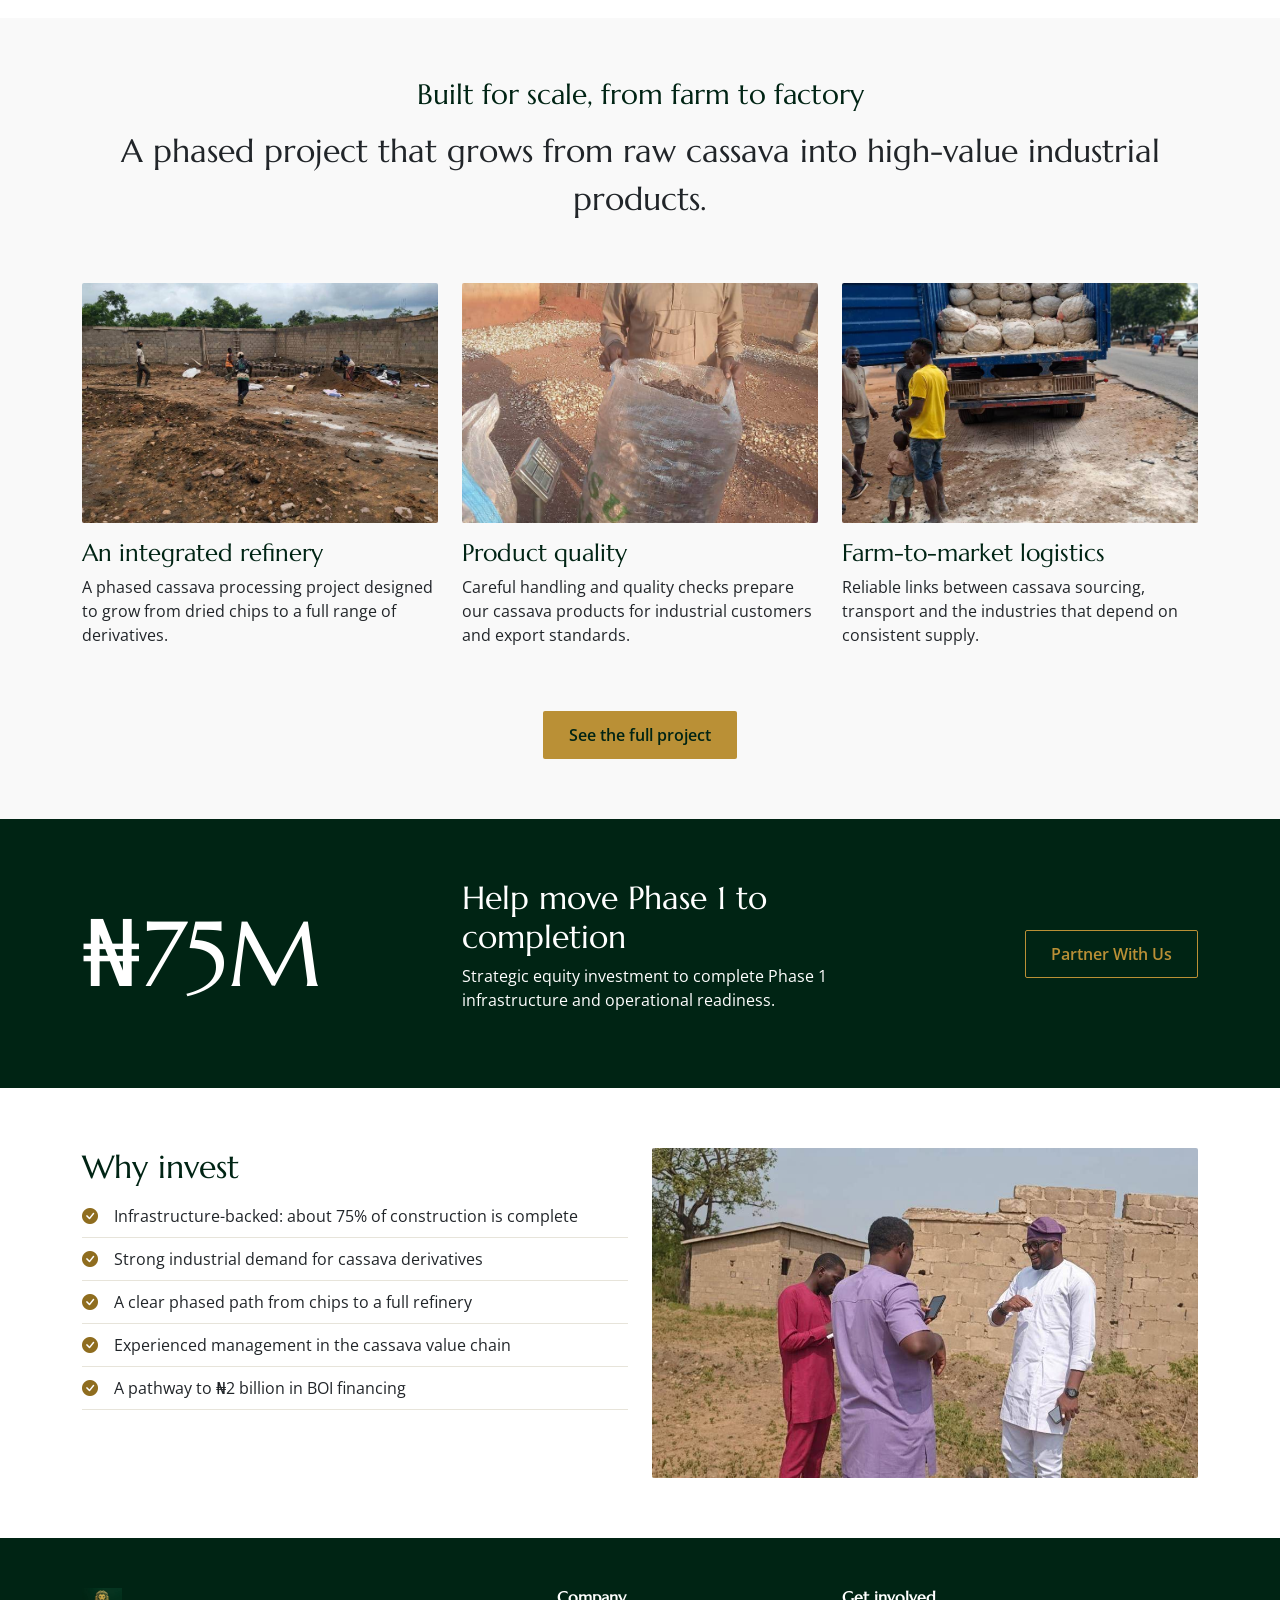
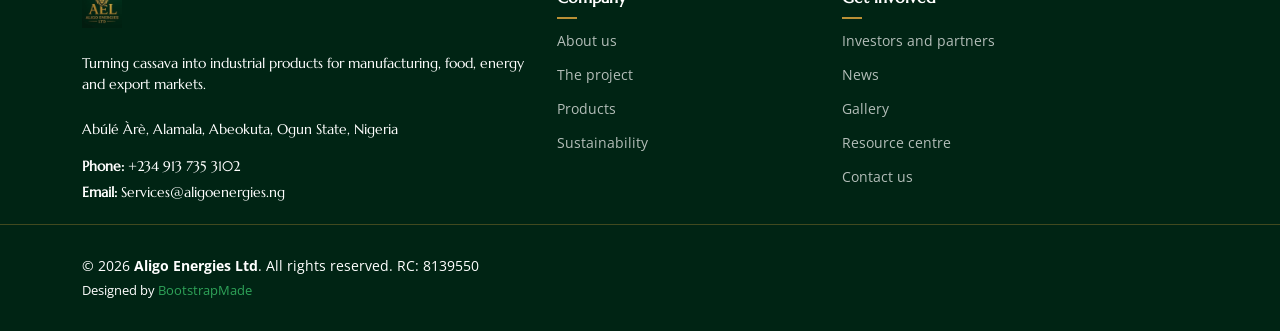
==== commit 7079a5de: "New website design" ====
--- a/index.html
+++ b/index.html
@@ -1,866 +1,52 @@
 <!DOCTYPE html>
-<html lang="en">
-<head>
-<meta charset="UTF-8">
-<meta name="viewport" content="width=device-width, initial-scale=1.0">
-<title>Home | Aligo Energies Ltd</title>
-<meta name="description" content="Aligo Energies Ltd — where cassava powers production, progress, and prosperity.">
-<link rel="icon" href="images/logo.jpeg">
-<link rel="preload" as="image" href="images/hero-harvest.jpg" fetchpriority="high">
-<link rel="preconnect" href="https://fonts.googleapis.com">
-<link rel="preconnect" href="https://fonts.gstatic.com" crossorigin>
-<link href="https://fonts.googleapis.com/css2?family=Fraunces:opsz,wght@9..144,500;9..144,600;9..144,700&family=Inter:wght@400;500;600;700;800&display=swap" rel="stylesheet">
-<style>
-  :root {
-    --green: #123e2b;
-    --green-dark: #0d2c1d;
-    --gold: #d7ae46;
-    --gold-light: #e8c55a;
-    --cream: #f7f5ee;
-    --cream-dark: #f0eee4;
-    --ink: #1d2a22;
-    --muted: #5c6b62;
-    --line: #e6e4d9;
-    --white: #ffffff;
-    --serif: 'Fraunces', Georgia, serif;
-    --sans: 'Inter', system-ui, sans-serif;
-  }
-
-  * { box-sizing: border-box; margin: 0; padding: 0; }
-  html { scroll-behavior: smooth; }
-  body {
-    font-family: var(--sans);
-    background: var(--cream);
-    color: var(--ink);
-    line-height: 1.65;
-    overflow-x: hidden;
-  }
-  a { color: inherit; text-decoration: none; }
-  img { display: block; max-width: 100%; }
-
-  .container {
-    width: min(1140px, calc(100% - 48px));
-    margin: 0 auto;
-  }
-
-  /* ========== HEADER ========== */
-  .site-header {
-    position: sticky;
-    top: 0;
-    z-index: 100;
-    background: rgba(255, 253, 248, 0.9);
-    backdrop-filter: blur(18px);
-    border-bottom: 1px solid rgba(230, 228, 217, 0.8);
-    transition: all 0.3s ease;
-  }
-  .nav-wrap {
-    width: min(1220px, calc(100% - 40px));
-    margin: 0 auto;
-    height: 80px;
-    display: flex;
-    align-items: center;
-    justify-content: space-between;
-    gap: 24px;
-  }
-  .brand {
-    display: flex;
-    align-items: center;
-    gap: 12px;
-  }
-  .brand img {
-    width: 44px;
-    height: 44px;
-    border-radius: 50%;
-    object-fit: cover;
-  }
-  .brand .name {
-    display: block;
-    font-size: 13px;
-    font-weight: 800;
-    letter-spacing: 0.14em;
-    color: var(--green);
-  }
-  .brand .sub {
-    display: block;
-    font-size: 10px;
-    color: #72786f;
-    letter-spacing: 0.03em;
-  }
-  .main-nav {
-    display: flex;
-    gap: 22px;
-  }
-  .main-nav a {
-    font-size: 13px;
-    font-weight: 600;
-    color: #3a4a40;
-    transition: color 0.2s;
-  }
-  .main-nav a:hover,
-  .main-nav a.active {
-    color: #a47a1c;
-  }
-  .btn {
-    display: inline-flex;
-    align-items: center;
-    gap: 8px;
-    padding: 12px 20px;
-    font-size: 13px;
-    font-weight: 700;
-    border-radius: 4px;
-    transition: all 0.25s ease;
-  }
-  .btn-gold {
-    background: var(--gold);
-    color: #18291e;
-  }
-  .btn-gold:hover {
-    background: #c9a03a;
-    transform: translateY(-2px);
-  }
-  .btn-outline-light {
-    border: 1px solid rgba(255,255,255,0.6);
-    color: white;
-    background: transparent;
-  }
-  .btn-outline-light:hover {
-    background: rgba(255,255,255,0.1);
-  }
-  .btn-outline-dark {
-    border: 1.5px solid var(--green);
-    color: var(--green);
-    background: transparent;
-  }
-  .btn-outline-dark:hover {
-    background: var(--green);
-    color: white;
-  }
-  .menu-toggle {
-    display: none;
-    background: none;
-    border: none;
-    font-size: 24px;
-    color: var(--green);
-    cursor: pointer;
-  }
-
-  /* ========== HERO ========== */
-  .hero {
-    position: relative;
-    min-height: 92vh;
-    display: flex;
-    align-items: center;
-    color: white;
-    overflow: hidden;
-  }
-  .hero-bg {
-    position: absolute;
-    inset: 0;
-    background:
-      linear-gradient(105deg,
-        rgba(9, 35, 22, 0.93) 0%,
-        rgba(9, 35, 22, 0.78) 40%,
-        rgba(9, 35, 22, 0.4) 70%,
-        rgba(9, 35, 22, 0.15) 100%),
-      url('images/hero-harvest.jpg') center/cover no-repeat;
-  }
-  .hero-content {
-    position: relative;
-    z-index: 2;
-    max-width: 680px;
-    padding: 120px 0 100px;
-  }
-  .eyebrow {
-    display: flex;
-    align-items: center;
-    gap: 12px;
-    font-size: 11px;
-    font-weight: 800;
-    letter-spacing: 0.2em;
-    text-transform: uppercase;
-    color: var(--gold-light);
-    margin-bottom: 20px;
-    opacity: 0;
-    animation: fadeUp 0.8s ease forwards 0.2s;
-  }
-  .eyebrow::before {
-    content: "";
-    width: 28px;
-    height: 2px;
-    background: currentColor;
-  }
-  .hero h1 {
-    font-family: var(--serif);
-    font-size: clamp(42px, 6vw, 68px);
-    font-weight: 600;
-    line-height: 1.1;
-    letter-spacing: -0.03em;
-    margin-bottom: 24px;
-    opacity: 0;
-    animation: fadeUp 0.9s ease forwards 0.35s;
-  }
-  .hero h1 em {
-    font-style: italic;
-    color: var(--gold-light);
-    font-weight: 500;
-  }
-  .hero .lead {
-    font-size: 17px;
-    line-height: 1.8;
-    color: #e0e8e2;
-    max-width: 540px;
-    margin-bottom: 36px;
-    opacity: 0;
-    animation: fadeUp 0.9s ease forwards 0.5s;
-  }
-  .hero-ctas {
-    display: flex;
-    flex-wrap: wrap;
-    gap: 14px;
-    opacity: 0;
-    animation: fadeUp 0.9s ease forwards 0.65s;
-  }
-  .hero-note {
-    margin-top: 48px;
-    display: flex;
-    align-items: center;
-    gap: 12px;
-    font-size: 13px;
-    color: #c8d4cb;
-    opacity: 0;
-    animation: fadeUp 0.9s ease forwards 0.8s;
-  }
-  .hero-note span {
-    width: 8px;
-    height: 8px;
-    background: var(--gold);
-    border-radius: 50%;
-  }
-
-  /* ========== GLANCE ========== */
-  .glance {
-    position: relative;
-    z-index: 10;
-    margin-top: -50px;
-  }
-  .glance-grid {
-    display: grid;
-    grid-template-columns: repeat(4, 1fr);
-    background: white;
-    border-radius: 8px;
-    box-shadow: 0 20px 50px rgba(18, 40, 28, 0.1);
-    border: 1px solid var(--line);
-    overflow: hidden;
-  }
-  .glance-item {
-    padding: 28px 24px;
-    border-right: 1px solid var(--line);
-  }
-  .glance-item:last-child { border-right: none; }
-  .glance-item .label {
-    font-size: 11px;
-    font-weight: 700;
-    letter-spacing: 0.14em;
-    text-transform: uppercase;
-    color: #7a857c;
-    margin-bottom: 8px;
-  }
-  .glance-item .value {
-    font-size: 15px;
-    font-weight: 700;
-    color: var(--green);
-    line-height: 1.4;
-  }
-
-  /* ========== SECTIONS ========== */
-  .section {
-    padding: 110px 0;
-  }
-  .section-cream { background: var(--cream); }
-  .section-alt { background: var(--cream-dark); }
-
-  .two-col {
-    display: grid;
-    grid-template-columns: 1fr 1fr;
-    gap: 80px;
-    align-items: center;
-  }
-  .section h2 {
-    font-family: var(--serif);
-    font-size: clamp(32px, 4vw, 44px);
-    font-weight: 600;
-    line-height: 1.2;
-    color: var(--green);
-    margin: 14px 0 20px;
-  }
-  .section p {
-    color: var(--muted);
-    font-size: 16px;
-    line-height: 1.85;
-  }
-
-  /* About image stack */
-  .image-stack {
-    position: relative;
-    padding: 0 0 30px 30px;
-  }
-  .image-stack::before {
-    content: "";
-    position: absolute;
-    left: 0;
-    bottom: 0;
-    width: 70%;
-    height: 75%;
-    background: #e6d8ae;
-    border-radius: 6px;
-  }
-  .image-stack img {
-    position: relative;
-    z-index: 1;
-    width: 100%;
-    height: 420px;
-    object-fit: cover;
-    border-radius: 6px;
-    box-shadow: 0 25px 50px rgba(15, 40, 28, 0.15);
-  }
-  .caption-card {
-    position: absolute;
-    right: -16px;
-    bottom: 0;
-    z-index: 2;
-    max-width: 280px;
-    background: var(--green);
-    color: white;
-    padding: 22px 24px;
-    border-radius: 6px;
-    box-shadow: 0 15px 35px rgba(15, 40, 28, 0.2);
-  }
-  .caption-card strong {
-    font-family: var(--serif);
-    font-size: 20px;
-    color: var(--gold-light);
-  }
-  .caption-card p {
-    font-size: 13px;
-    color: #d4e0d7;
-    margin-top: 8px;
-    line-height: 1.6;
-  }
-
-  /* Highlights */
-  .section-head {
-    text-align: center;
-    max-width: 600px;
-    margin: 0 auto 56px;
-  }
-  .section-head .eyebrow {
-    justify-content: center;
-    color: #a47a1c;
-  }
-  .card-grid {
-    display: grid;
-    grid-template-columns: repeat(3, 1fr);
-    gap: 24px;
-  }
-  .feature-card {
-    background: white;
-    border: 1px solid var(--line);
-    border-radius: 8px;
-    overflow: hidden;
-    transition: all 0.3s ease;
-  }
-  .feature-card:hover {
-    transform: translateY(-6px);
-    box-shadow: 0 20px 40px rgba(18, 40, 28, 0.1);
-  }
-  .feature-card img {
-    width: 100%;
-    height: 220px;
-    object-fit: cover;
-  }
-  .feature-body {
-    padding: 26px;
-  }
-  .feature-number {
-    font-size: 11px;
-    font-weight: 800;
-    letter-spacing: 0.15em;
-    color: #a47a1c;
-  }
-  .feature-card h3 {
-    font-family: var(--serif);
-    font-size: 22px;
-    color: var(--green);
-    margin: 10px 0 12px;
-  }
-  .feature-card p {
-    font-size: 14.5px;
-    color: var(--muted);
-  }
-
-  /* Project Snapshot */
-  .project-layout {
-    display: grid;
-    grid-template-columns: 0.95fr 1.05fr;
-    gap: 64px;
-    align-items: center;
-  }
-  .snapshot {
-    background: linear-gradient(160deg, #0f3324, #1a4a32);
-    border-radius: 14px;
-    padding: 48px 44px;
-    color: white;
-    position: relative;
-    overflow: hidden;
-    min-height: 480px;
-    display: flex;
-    flex-direction: column;
-    justify-content: space-between;
-  }
-  .snapshot::before {
-    content: "";
-    position: absolute;
-    width: 280px;
-    height: 280px;
-    border: 1px solid rgba(255,255,255,0.08);
-    border-radius: 50%;
-    top: -100px;
-    right: -80px;
-  }
-  .snapshot::after {
-    content: "";
-    position: absolute;
-    width: 160px;
-    height: 160px;
-    border: 1px solid rgba(215,174,70,0.15);
-    border-radius: 50%;
-    bottom: -50px;
-    left: -40px;
-  }
-  .snapshot .kicker {
-    font-size: 12px;
-    font-weight: 700;
-    letter-spacing: 0.2em;
-    text-transform: uppercase;
-    color: var(--gold-light);
-  }
-  .snapshot .mark {
-    font-family: var(--serif);
-    font-size: 68px;
-    font-weight: 600;
-    color: var(--gold-light);
-    margin: 16px 0 8px;
-  }
-  .snapshot .divider {
-    width: 42px;
-    height: 2px;
-    background: rgba(232,197,90,0.5);
-    margin-bottom: 36px;
-  }
-  .stat-block {
-    margin-bottom: 28px;
-  }
-  .stat-block strong {
-    display: block;
-    font-family: var(--serif);
-    font-size: 24px;
-    margin-bottom: 4px;
-  }
-  .stat-block span {
-    font-size: 15px;
-    color: rgba(212,225,215,0.85);
-  }
-  .project-points {
-    list-style: none;
-    margin: 32px 0 36px;
-  }
-  .project-points li {
-    display: flex;
-    gap: 14px;
-    padding: 14px 0;
-    border-bottom: 1px solid var(--line);
-    font-size: 15.5px;
-    color: #3d4f44;
-  }
-  .project-points li:last-child { border-bottom: none; }
-  .check {
-    color: #a47a1c;
-    font-weight: 800;
-  }
-
-  /* Invest */
-  .invest-banner {
-    background: var(--green);
-    border-radius: 14px;
-    padding: 56px;
-    display: grid;
-    grid-template-columns: 0.9fr 1.1fr;
-    gap: 48px;
-    color: white;
-    position: relative;
-    overflow: hidden;
-  }
-  .invest-banner::after {
-    content: "A";
-    position: absolute;
-    right: 30px;
-    top: -80px;
-    font-family: var(--serif);
-    font-size: 280px;
-    font-weight: 700;
-    color: rgba(255,255,255,0.04);
-    pointer-events: none;
-  }
-  .invest-amount {
-    font-family: var(--serif);
-    font-size: 56px;
-    color: var(--gold-light);
-    margin: 12px 0;
-  }
-  .invest-list {
-    list-style: none;
-  }
-  .invest-list li {
-    padding: 13px 0;
-    border-bottom: 1px solid rgba(255,255,255,0.12);
-    font-size: 15px;
-    display: flex;
-    gap: 12px;
-  }
-  .invest-list li::before {
-    content: "✓";
-    color: var(--gold-light);
-    font-weight: 800;
-  }
-
-  /* Footer */
-  .footer {
-    background: var(--green-dark);
-    color: #c8d4cb;
-    padding: 70px 0 30px;
-  }
-  .footer-grid {
-    display: grid;
-    grid-template-columns: 1.6fr 1fr 1fr 1.3fr;
-    gap: 40px;
-    margin-bottom: 50px;
-  }
-  .footer .name { color: white; }
-  .footer h4 {
-    font-size: 12px;
-    letter-spacing: 0.14em;
-    text-transform: uppercase;
-    color: var(--gold);
-    margin-bottom: 18px;
-  }
-  .footer a, .footer p, .footer li {
-    font-size: 14px;
-    color: #b0c0b5;
-  }
-  .footer ul { list-style: none; }
-  .footer li { margin-bottom: 10px; }
-  .footer-bottom {
-    border-top: 1px solid rgba(255,255,255,0.1);
-    padding-top: 24px;
-    display: flex;
-    justify-content: space-between;
-    font-size: 13px;
-    color: #8fa39a;
-  }
-
-  /* Animations */
-  @keyframes fadeUp {
-    from {
-      opacity: 0;
-      transform: translateY(24px);
-    }
-    to {
-      opacity: 1;
-      transform: translateY(0);
-    }
-  }
-
-  /* Responsive */
-  @media (max-width: 980px) {
-    .main-nav { display: none; }
-    .menu-toggle { display: block; }
-    .two-col, .project-layout, .invest-banner {
-      grid-template-columns: 1fr;
-      gap: 48px;
-    }
-    .card-grid { grid-template-columns: 1fr 1fr; }
-    .glance-grid { grid-template-columns: 1fr 1fr; }
-    .glance-item:nth-child(2) { border-right: none; }
-    .glance-item:nth-child(-n+2) { border-bottom: 1px solid var(--line); }
-  }
-  @media (max-width: 600px) {
-    .card-grid { grid-template-columns: 1fr; }
-    .hero { min-height: 85vh; }
-    .hero-content { padding: 90px 0 80px; }
-    .invest-banner { padding: 36px 28px; }
-    .footer-grid { grid-template-columns: 1fr; }
-  }
-</style>
-</head>
-<body>
-
-<header class="site-header">
-  <div class="nav-wrap">
-    <a href="index.html" class="brand">
-      <img src="images/logo.jpeg" alt="Aligo Energies">
-      <span>
-        <span class="name">ALIGO ENERGIES</span>
-        <span class="sub">Cassava Refinery Complex</span>
-      </span>
-    </a>
-    <nav class="main-nav" id="mainNav">
-      <a href="index.html" class="active">Home</a>
-      <a href="about.html">About</a>
-      <a href="project.html">Project</a>
-      <a href="products.html">Products</a>
-      <a href="sustainability.html">Sustainability</a>
-      <a href="investors.html">Investors</a>
-      <a href="news.html">News</a>
-      <a href="gallery.html">Gallery</a>
-      <a href="downloads.html">Downloads</a>
-      <a href="contact.html">Contact</a>
-    </nav>
-    <div style="display:flex;align-items:center;gap:12px;">
-      <a href="investors.html" class="btn btn-gold">Partner With Us →</a>
-      <button class="menu-toggle" id="menuToggle">☰</button>
-    </div>
-  </div>
-</header>
-
-<main>
-  <!-- HERO -->
-  <section class="hero">
-    <div class="hero-bg"></div>
-    <div class="container">
-      <div class="hero-content">
-        <div class="eyebrow">Aligo Energies Cassava Refinery Complex</div>
-        <h1>Where Cassava Powers <em>Production, Progress & Prosperity</em></h1>
-        <p class="lead">Aligo Energies Ltd is developing an integrated cassava refinery in Abúlè Àrè, Alamala, Abeokuta — transforming cassava into high-value industrial products for manufacturing, food, energy and export markets.</p>
-        <div class="hero-ctas">
-          <a href="project.html" class="btn btn-gold">Explore the Project →</a>
-          <a href="products.html" class="btn btn-outline-light">Our Products →</a>
-          <a href="investors.html" class="btn btn-outline-light">Partner With Us →</a>
-        </div>
-        <div class="hero-note">
-          <span></span>
-          Rooted in Nigerian agriculture. Built for industrial progress.
-        </div>
-      </div>
-    </div>
-  </section>
-
-  <!-- GLANCE -->
-  <section class="glance">
-    <div class="container">
-      <div class="glance-grid">
-        <div class="glance-item">
-          <div class="label">Location</div>
-          <div class="value">Abeokuta, Ogun State</div>
-        </div>
-        <div class="glance-item">
-          <div class="label">Refinery Type</div>
-          <div class="value">Integrated Cassava Complex</div>
-        </div>
-        <div class="glance-item">
-          <div class="label">Phase 1</div>
-          <div class="value">Approx. 75% Complete</div>
-        </div>
-        <div class="glance-item">
-          <div class="label">Markets</div>
-          <div class="value">Domestic & International</div>
-        </div>
-      </div>
-    </div>
-  </section>
-
-  <!-- ABOUT -->
-  <section class="section section-cream">
-    <div class="container">
-      <div class="two-col">
-        <div>
-          <div class="eyebrow" style="color:#a47a1c;">Who We Are</div>
-          <h2>Rooted in agriculture.<br>Committed to industrial excellence.</h2>
-          <p>Aligo Energies Ltd is an indigenous Nigerian agro-industrial company advancing industrial cassava processing through innovation, sustainability and strategic partnerships.</p>
-          <p style="margin-top:16px;">Our mission is to transform cassava into high-value industrial products that support manufacturing, food production, renewable energy and export markets — while creating lasting opportunities for farmers, communities and investors.</p>
-          <a href="about.html" class="btn btn-outline-dark" style="margin-top:28px;">Learn More About Us →</a>
-        </div>
-        <div class="image-stack">
-          <img src="images/about-site.jpg" alt="Cassava processing at the Aligo Energies site" style="object-position:center 62%;" loading="lazy" decoding="async">
-          <div class="caption-card">
-            <strong>Our Vision</strong>
-            <p>To become a leading integrated cassava processing and agrienergy company delivering sustainable solutions across Africa.</p>
-          </div>
-        </div>
-      </div>
-    </div>
-  </section>
-
-  <!-- HIGHLIGHTS -->
-  <section class="section section-alt">
-    <div class="container">
-      <div class="section-head">
-        <div class="eyebrow">Project Highlights</div>
-        <h2>Built for scale, from farm to factory</h2>
-      </div>
-      <div class="card-grid">
-        <article class="feature-card">
-          <img src="images/refinery-site-marked.jpg" alt="Infrastructure" loading="lazy" decoding="async">
-          <div class="feature-body">
-            <div class="feature-number">01 / INFRASTRUCTURE</div>
-            <h3>An Integrated Refinery</h3>
-            <p>A phased cassava processing project designed to grow from raw materials into high-value industrial products.</p>
-          </div>
-        </article>
-        <article class="feature-card">
-          <img src="images/cassava-quality.jpg" alt="Quality" loading="lazy" decoding="async">
-          <div class="feature-body">
-            <div class="feature-number">02 / QUALITY</div>
-            <h3>Product Quality</h3>
-            <p>Careful handling and quality checks prepare cassava products for industrial customers and export standards.</p>
-          </div>
-        </article>
-        <article class="feature-card">
-          <img src="images/cassava-logistics.jpg" alt="Logistics" loading="lazy" decoding="async">
-          <div class="feature-body">
-            <div class="feature-number">03 / LOGISTICS</div>
-            <h3>Farm-to-Market Logistics</h3>
-            <p>Building reliable connections between cassava sourcing, transport and the industries that depend on consistent supply.</p>
-          </div>
-        </article>
-      </div>
-    </div>
-  </section>
-
-  <!-- PROJECT SNAPSHOT -->
-  <section class="section section-cream">
-    <div class="container">
-      <div class="project-layout">
-        <div class="snapshot">
-          <div>
-            <div class="kicker">Project Snapshot</div>
-            <div class="mark">AE</div>
-            <div class="divider"></div>
-            <div class="stat-block">
-              <strong>Integrated</strong>
-              <span>Cassava refinery complex</span>
-            </div>
-            <div class="stat-block">
-              <strong>Abeokuta</strong>
-              <span>Ogun State, Nigeria</span>
-            </div>
-            <div class="stat-block">
-              <strong>Farm to factory</strong>
-              <span>Connecting sourcing, processing & markets</span>
-            </div>
-          </div>
-        </div>
-        <div>
-          <div class="eyebrow" style="color:#a47a1c;">Our Project</div>
-          <h2>Agricultural potential, transformed into industrial value.</h2>
-          <p>The Aligo Energies Cassava Refinery Complex is being developed in Abeokuta, Ogun State, with a clear focus on processing cassava into useful products for manufacturing, food and export markets.</p>
-          <ul class="project-points">
-            <li><span class="check">✓</span> Located in Abúlè Àrè, Alamala, Abeokuta</li>
-            <li><span class="check">✓</span> Phased development of processing capacity</li>
-            <li><span class="check">✓</span> Strong supply-chain links with farmers & logistics partners</li>
-          </ul>
-          <a href="project.html" class="btn btn-outline-dark">Discover the Project →</a>
-        </div>
-      </div>
-    </div>
-  </section>
-
-  <!-- INVEST -->
-  <section class="section section-cream" style="padding-top:0;">
-    <div class="container">
-      <div class="invest-banner">
-        <div>
-          <div class="eyebrow" style="color:var(--gold-light);">Invest in Impact</div>
-          <div class="invest-amount">₦75M</div>
-          <h2 style="color:white;font-size:36px;margin-bottom:12px;">Help move the next phase forward.</h2>
-          <p style="color:#c8d4cb;margin-bottom:28px;">Strategic equity investment to complete Phase 1 infrastructure and operational readiness.</p>
-          <a href="investors.html" class="btn btn-gold">Partner With Us →</a>
-        </div>
-        <div>
-          <div class="eyebrow" style="color:var(--gold-light);">Why Invest?</div>
-          <ul class="invest-list">
-            <li>Infrastructure-backed — approx. 75% construction completed</li>
-            <li>Strong industrial demand for cassava derivatives</li>
-            <li>Clear phased growth from chips to full refinery</li>
-            <li>Experienced management in the cassava value chain</li>
-            <li>Pathway to BOI financing</li>
-          </ul>
-        </div>
-      </div>
-    </div>
-  </section>
-</main>
-
-<footer class="footer">
-  <div class="container">
-    <div class="footer-grid">
-      <div>
-        <a href="index.html" class="brand" style="margin-bottom:16px;">
-          <img src="images/logo.jpeg" alt="Logo" style="width:42px;height:42px;border-radius:50%;">
-          <span>
-            <span class="name">ALIGO ENERGIES</span>
-            <span class="sub" style="color:#8fa39a;">Cassava Refinery Complex</span>
-          </span>
-        </a>
-        <p>Transforming cassava into industrial power — production, progress and prosperity for Nigeria’s agro-industrial future.</p>
-      </div>
-      <div>
-        <h4>Quick Links</h4>
-        <ul>
-          <li><a href="about.html">About Us</a></li>
-          <li><a href="project.html">The Project</a></li>
-          <li><a href="products.html">Products</a></li>
-          <li><a href="sustainability.html">Sustainability</a></li>
-          <li><a href="news.html">News & Media</a></li>
-        </ul>
-      </div>
-      <div>
-        <h4>Get Involved</h4>
-        <ul>
-          <li><a href="investors.html">Investors & Partners</a></li>
-          <li><a href="gallery.html">Gallery</a></li>
-          <li><a href="downloads.html">Resource Centre</a></li>
-          <li><a href="contact.html">Contact Us</a></li>
-        </ul>
-      </div>
-      <div>
-        <h4>Contact</h4>
-        <p>Abúlè Àrè, Alamala, Abeokuta<br>Ogun State, Nigeria</p>
-        <p style="margin-top:12px;">+234 913 735 3102</p>
-        <p>aligoenergiesnigeria@gmail.com</p>
-        <p>services@aligoenergies.ng</p>
-      </div>
-    </div>
-    <div class="footer-bottom">
-      <span>© 2026 Aligo Energies Ltd. All rights reserved. RC:8139550</span>
-      <span><a href="#">Privacy Policy</a> · <a href="#">Terms & Conditions</a></span>
-    </div>
-  </div>
-</footer>
-
-<script>
-  const toggle = document.getElementById('menuToggle');
-  const nav = document.getElementById('mainNav');
-  toggle.addEventListener('click', () => {
-    nav.style.display = nav.style.display === 'flex' ? 'none' : 'flex';
-    nav.style.flexDirection = 'column';
-    nav.style.position = 'absolute';
-    nav.style.top = '80px';
-    nav.style.left = '0';
-    nav.style.right = '0';
-    nav.style.background = '#fffdf8';
-    nav.style.padding = '20px';
-    nav.style.borderBottom = '1px solid #e6e4d9';
-  });
-</script>
-</body>
-</html>+<html lang="en"><head><meta charset="utf-8"><meta content="width=device-width, initial-scale=1.0" name="viewport">
+<title>Home | Aligo Energies Ltd</title><meta name="description" content="Aligo Energies Ltd: where cassava powers production, progress and prosperity.">
+<link href="assets/img/favicon.jpeg" rel="icon"><link href="https://fonts.googleapis.com" rel="preconnect"><link href="https://fonts.gstatic.com" rel="preconnect" crossorigin>
+<link href="https://fonts.googleapis.com/css2?family=Open+Sans:wght@300;400;500;600;700&family=Marcellus:wght@400&display=swap" rel="stylesheet">
+<link href="assets/vendor/bootstrap/css/bootstrap.min.css" rel="stylesheet"><link href="assets/vendor/bootstrap-icons/bootstrap-icons.css" rel="stylesheet">
+<link href="assets/vendor/aos/aos.css" rel="stylesheet"><link href="assets/vendor/swiper/swiper-bundle.min.css" rel="stylesheet"><link href="assets/vendor/glightbox/css/glightbox.min.css" rel="stylesheet">
+<link href="assets/css/main.css" rel="stylesheet"><link href="assets/css/aligo.css" rel="stylesheet">
+<!-- Template: AgriCulture by BootstrapMade.com | License: https://bootstrapmade.com/license/ -->
+</head><body class="index-page">
+<header id="header" class="header d-flex align-items-center sticky-top"><div class="container-fluid container-xl position-relative d-flex align-items-center justify-content-between">
+<a href="index.html" class="logo d-flex align-items-center"><img src="assets/img/logo.jpeg" alt="Aligo Energies Ltd logo"></a>
+<nav id="navmenu" class="navmenu"><ul><li><a href="index.html" class="active">Home</a></li><li><a href="about.html">About</a></li><li><a href="project.html">Project</a></li><li><a href="products.html">Products</a></li><li><a href="sustainability.html">Sustainability</a></li><li><a href="investors.html">Investors</a></li><li class="dropdown"><a href="#"><span>Media</span> <i class="bi bi-chevron-down toggle-dropdown"></i></a><ul><li><a href="news.html">News</a></li><li><a href="gallery.html">Gallery</a></li><li><a href="downloads.html">Downloads</a></li></ul></li><li><a href="contact.html">Contact</a></li></ul><i class="mobile-nav-toggle d-xl-none bi bi-list"></i></nav></div></header>
+<main class="main">
+<section id="hero" class="hero section dark-background"><div id="hero-carousel" class="carousel slide carousel-fade" data-bs-ride="carousel" data-bs-interval="6000"><div class="carousel-item active"><img src="assets/img/hero-harvest.jpg" alt=""><div class="carousel-container"><h2>Where Cassava Powers Production, Progress &amp; Prosperity</h2><p>Aligo Energies Ltd is an indigenous Nigerian agro-industrial company developing the Aligo Energies Cassava Refinery Complex in Abúlé Àrè, Alamala, Abeokuta, Ogun State.</p><div class="hero-btns"><a href="project.html" class="btn-aligo">Explore the Project</a><a href="products.html" class="btn-line text-white">Our Products</a><a href="investors.html" class="btn-line text-white">Partner With Us</a></div></div></div><div class="carousel-item"><img src="assets/img/gallery-bulldozer-work.jpg" alt=""><div class="carousel-container"><h2>Phase 1 construction is about 75% complete</h2><p>The foundation of the Aligo Energies Cassava Refinery Complex is already in the ground at our Abeokuta site.</p><div class="hero-btns"><a href="project.html" class="btn-aligo">Explore the Project</a><a href="products.html" class="btn-line text-white">Our Products</a><a href="investors.html" class="btn-line text-white">Partner With Us</a></div></div></div><div class="carousel-item"><img src="assets/img/gallery-chips-drying-floor.jpg" alt=""><div class="carousel-container"><h2>Industrial dried cassava chips, from farm to factory</h2><p>Consistent, standardised chips for ethanol producers, animal-feed makers and export markets.</p><div class="hero-btns"><a href="project.html" class="btn-aligo">Explore the Project</a><a href="products.html" class="btn-line text-white">Our Products</a><a href="investors.html" class="btn-line text-white">Partner With Us</a></div></div></div>
+<a class="carousel-control-prev" href="#hero-carousel" role="button" data-bs-slide="prev"><span class="carousel-control-prev-icon bi bi-chevron-left" aria-hidden="true"></span></a>
+<a class="carousel-control-next" href="#hero-carousel" role="button" data-bs-slide="next"><span class="carousel-control-next-icon bi bi-chevron-right" aria-hidden="true"></span></a><ol class="carousel-indicators"></ol></div></section>
+<section class="stats glance"><div class="container"><div class="row row-cols-1 row-cols-md-2 row-cols-lg-5 g-0">
+<div class="col"><div class="stat"><i class="bi bi-geo-alt"></i><span>Located in Abeokuta, Ogun State, Nigeria</span></div></div>
+<div class="col"><div class="stat"><i class="bi bi-diagram-3"></i><span>Integrated cassava refinery complex</span></div></div>
+<div class="col"><div class="stat"><i class="bi bi-building-gear"></i><span>Phase 1 construction approximately 75% complete</span></div></div>
+<div class="col"><div class="stat"><i class="bi bi-globe-europe-africa"></i><span>Serving domestic and international markets</span></div></div>
+<div class="col"><div class="stat"><i class="bi bi-people"></i><span>Building sustainable agricultural partnerships</span></div></div></div></div></section>
+<section class="section"><div class="container"><div class="row gy-4 align-items-center">
+<div class="col-lg-6" data-aos="fade-up"><h2>Welcome to Aligo Energies</h2>
+<p>Aligo Energies Ltd is an indigenous Nigerian agro-industrial company developing the Aligo Energies Cassava Refinery Complex in Abúlé Àrè, Alamala, Abeokuta, Ogun State.</p>
+<p>Our mission is to transform cassava into high-value industrial products that support manufacturing, food production, renewable energy and export markets, while creating sustainable opportunities for farmers, communities and investors.</p>
+<p>The refinery complex is being developed in phases. It begins with industrial dried cassava chips and then expands into ethanol, starch, glucose syrup, cassava flour and other value-added derivatives.</p><a href="about.html" class="btn-aligo">About Aligo Energies</a></div>
+<div class="col-lg-6" data-aos="fade-up" data-aos-delay="100"><img src="assets/img/about-site.jpg" class="photo h-tall" alt="Processing cassava at the Aligo Energies site"></div></div></div></section>
+<section class="section light-background"><div class="container section-title" data-aos="fade-up"><h2>Built for scale, from farm to factory</h2><p>A phased project that grows from raw cassava into high-value industrial products.</p></div>
+<div class="container"><div class="row gy-4">
+<div class="col-lg-4"><img src="assets/img/gallery-construction-workers.jpg" class="photo h-card" alt="Workers at the construction site"><h4 class="mt-3">An integrated refinery</h4><p>A phased cassava processing project designed to grow from dried chips to a full range of derivatives.</p></div>
+<div class="col-lg-4"><img src="assets/img/gallery-weighing-chips.jpg" class="photo h-card" alt="Weighing a bag of dried cassava chips"><h4 class="mt-3">Product quality</h4><p>Careful handling and quality checks prepare our cassava products for industrial customers and export standards.</p></div>
+<div class="col-lg-4"><img src="assets/img/gallery-cassava-truck.jpg" class="photo h-card" alt="Truck loaded with bagged cassava chips"><h4 class="mt-3">Farm-to-market logistics</h4><p>Reliable links between cassava sourcing, transport and the industries that depend on consistent supply.</p></div></div>
+<div class="text-center mt-5"><a href="project.html" class="btn-aligo">See the full project</a></div></div></section>
+<section class="invest section dark-background"><div class="container"><div class="row gy-4 align-items-center"><div class="col-lg-4"><div class="big">₦75M</div></div>
+<div class="col-lg-5"><h2>Help move Phase 1 to completion</h2><p>Strategic equity investment to complete Phase 1 infrastructure and operational readiness.</p></div>
+<div class="col-lg-3 text-lg-end"><a href="investors.html" class="btn-line text-white">Partner With Us</a></div></div></div></section>
+<section class="section"><div class="container"><div class="row gy-4"><div class="col-lg-6"><h2>Why invest</h2><ul class="check-list"><li>Infrastructure-backed: about 75% of construction is complete</li><li>Strong industrial demand for cassava derivatives</li><li>A clear phased path from chips to a full refinery</li><li>Experienced management in the cassava value chain</li><li>A pathway to ₦2 billion in BOI financing</li></ul></div>
+<div class="col-lg-6"><img src="assets/img/gallery-site-discussion.jpg" class="photo h-mid" alt="Site discussion at the project site"></div></div></div></section></main>
+<footer id="footer" class="footer dark-background"><div class="footer-top"><div class="container"><div class="row gy-4">
+<div class="col-lg-5 col-md-12 footer-about"><a href="index.html" class="logo d-flex align-items-center"><img src="assets/img/logo.jpeg" alt="Aligo Energies Ltd logo" class="foot-logo"></a>
+<p class="mt-3">Turning cassava into industrial products for manufacturing, food, energy and export markets.</p>
+<div class="footer-contact pt-2"><p>Abúlé Àrè, Alamala, Abeokuta, Ogun State, Nigeria</p><p class="mt-3"><strong>Phone:</strong> <span>+234 913 735 3102</span></p><p><strong>Email:</strong> <span>Services@aligoenergies.ng</span></p></div></div>
+<div class="col-lg-3 col-md-6 footer-links"><h4>Company</h4><ul><li><a href="about.html">About us</a></li><li><a href="project.html">The project</a></li><li><a href="products.html">Products</a></li><li><a href="sustainability.html">Sustainability</a></li></ul></div>
+<div class="col-lg-4 col-md-6 footer-links"><h4>Get involved</h4><ul><li><a href="investors.html">Investors and partners</a></li><li><a href="news.html">News</a></li><li><a href="gallery.html">Gallery</a></li><li><a href="downloads.html">Resource centre</a></li><li><a href="contact.html">Contact us</a></li></ul></div>
+</div></div></div>
+<div class="copyright text-center"><div class="container d-flex flex-column flex-lg-row justify-content-center justify-content-lg-between align-items-center"><div class="d-flex flex-column align-items-center align-items-lg-start"><div>© 2026 <strong><span>Aligo Energies Ltd</span></strong>. All rights reserved. RC: 8139550</div>
+<div class="credits"><!-- Keep this credit unless you buy the BootstrapMade license: https://bootstrapmade.com/license/ -->Designed by <a href="https://bootstrapmade.com/">BootstrapMade</a></div></div></div></div></footer>
+<a href="#" id="scroll-top" class="scroll-top d-flex align-items-center justify-content-center"><i class="bi bi-arrow-up-short"></i></a><div id="preloader"></div>
+<script src="assets/vendor/bootstrap/js/bootstrap.bundle.min.js"></script><script src="assets/vendor/aos/aos.js"></script><script src="assets/vendor/swiper/swiper-bundle.min.js"></script><script src="assets/vendor/glightbox/js/glightbox.min.js"></script><script src="assets/js/main.js"></script>
+</body></html>
--- a/assets/css/main.css
+++ b/assets/css/main.css
@@ -0,0 +1,2270 @@
+/**
+* Template Name: AgriCulture
+* Template URL: https://bootstrapmade.com/agriculture-bootstrap-website-template/
+* Updated: Aug 07 2024 with Bootstrap v5.3.3
+* Author: BootstrapMade.com
+* License: https://bootstrapmade.com/license/
+*/
+
+/*--------------------------------------------------------------
+# Font & Color Variables
+# Help: https://bootstrapmade.com/color-system/
+--------------------------------------------------------------*/
+/* Fonts */
+:root {
+  --default-font: "Open Sans",  system-ui, -apple-system, "Segoe UI", Roboto, "Helvetica Neue", Arial, "Noto Sans", "Liberation Sans", sans-serif, "Apple Color Emoji", "Segoe UI Emoji", "Segoe UI Symbol", "Noto Color Emoji";
+  --heading-font: "Marcellus",  sans-serif;
+  --nav-font: "Marcellus",  sans-serif;
+}
+
+/* Global Colors - The following color variables are used throughout the website. Updating them here will change the color scheme of the entire website */
+:root { 
+  --background-color: #ffffff; /* Background color for the entire website, including individual sections */
+  --default-color: #212529; /* Default color used for the majority of the text content across the entire website */
+  --heading-color: #2d465e; /* Color for headings, subheadings and title throughout the website */
+  --accent-color: #116530; /* Accent color that represents your brand on the website. It's used for buttons, links, and other elements that need to stand out */
+  --surface-color: #ffffff; /* The surface color is used as a background of boxed elements within sections, such as cards, icon boxes, or other elements that require a visual separation from the global background. */
+  --contrast-color: #ffffff; /* Contrast color for text, ensuring readability against backgrounds of accent, heading, or default colors. */
+}
+
+/* Nav Menu Colors - The following color variables are used specifically for the navigation menu. They are separate from the global colors to allow for more customization options */
+:root {
+  --nav-color: #212529;  /* The default color of the main navmenu links */
+  --nav-hover-color: #116530; /* Applied to main navmenu links when they are hovered over or active */
+  --nav-mobile-background-color: #ffffff; /* Used as the background color for mobile navigation menu */
+  --nav-dropdown-background-color: #ffffff; /* Used as the background color for dropdown items that appear when hovering over primary navigation items */
+  --nav-dropdown-color: #212529; /* Used for navigation links of the dropdown items in the navigation menu. */
+  --nav-dropdown-hover-color: #116530; /* Similar to --nav-hover-color, this color is applied to dropdown navigation links when they are hovered over. */
+}
+
+/* Color Presets - These classes override global colors when applied to any section or element, providing reuse of the sam color scheme. */
+
+.light-background {
+  --background-color: #f9f9f9;
+  --surface-color: #ffffff;
+}
+
+.dark-background {
+  --background-color: #060606;
+  --default-color: #ffffff;
+  --heading-color: #ffffff;
+  --accent-color: #2ea359;
+  --surface-color: #252525;
+  --contrast-color: #ffffff;
+}
+
+/* Smooth scroll */
+:root {
+  scroll-behavior: smooth;
+}
+
+/*--------------------------------------------------------------
+# General Styling & Shared Classes
+--------------------------------------------------------------*/
+body {
+  color: var(--default-color);
+  background-color: var(--background-color);
+  font-family: var(--default-font);
+}
+
+a {
+  color: var(--accent-color);
+  text-decoration: none;
+  transition: 0.3s;
+}
+
+a:hover {
+  color: color-mix(in srgb, var(--accent-color), transparent 25%);
+  text-decoration: none;
+}
+
+h1,
+h2,
+h3,
+h4,
+h5,
+h6 {
+  color: var(--heading-color);
+  font-family: var(--heading-font);
+}
+
+/* PHP Email Form Messages
+------------------------------*/
+.php-email-form .error-message {
+  display: none;
+  background: #df1529;
+  color: #ffffff;
+  text-align: left;
+  padding: 15px;
+  margin-bottom: 24px;
+  font-weight: 600;
+}
+
+.php-email-form .sent-message {
+  display: none;
+  color: #ffffff;
+  background: #059652;
+  text-align: center;
+  padding: 15px;
+  margin-bottom: 24px;
+  font-weight: 600;
+}
+
+.php-email-form .loading {
+  display: none;
+  background: var(--surface-color);
+  text-align: center;
+  padding: 15px;
+  margin-bottom: 24px;
+}
+
+.php-email-form .loading:before {
+  content: "";
+  display: inline-block;
+  border-radius: 50%;
+  width: 24px;
+  height: 24px;
+  margin: 0 10px -6px 0;
+  border: 3px solid var(--accent-color);
+  border-top-color: var(--surface-color);
+  animation: php-email-form-loading 1s linear infinite;
+}
+
+@keyframes php-email-form-loading {
+  0% {
+    transform: rotate(0deg);
+  }
+
+  100% {
+    transform: rotate(360deg);
+  }
+}
+
+/* Pulsating Play Button
+------------------------------*/
+.pulsating-play-btn {
+  width: 94px;
+  height: 94px;
+  background: radial-gradient(var(--accent-color) 50%, color-mix(in srgb, var(--accent-color), transparent 75%) 52%);
+  border-radius: 50%;
+  display: block;
+  position: relative;
+  overflow: hidden;
+}
+
+.pulsating-play-btn:before {
+  content: "";
+  position: absolute;
+  width: 120px;
+  height: 120px;
+  animation-delay: 0s;
+  animation: pulsate-play-btn 2s;
+  animation-direction: forwards;
+  animation-iteration-count: infinite;
+  animation-timing-function: steps;
+  opacity: 1;
+  border-radius: 50%;
+  border: 5px solid color-mix(in srgb, var(--accent-color), transparent 30%);
+  top: -15%;
+  left: -15%;
+  background: rgba(198, 16, 0, 0);
+}
+
+.pulsating-play-btn:after {
+  content: "";
+  position: absolute;
+  left: 50%;
+  top: 50%;
+  transform: translateX(-40%) translateY(-50%);
+  width: 0;
+  height: 0;
+  border-top: 10px solid transparent;
+  border-bottom: 10px solid transparent;
+  border-left: 15px solid #fff;
+  z-index: 100;
+  transition: all 400ms cubic-bezier(0.55, 0.055, 0.675, 0.19);
+}
+
+.pulsating-play-btn:hover:before {
+  content: "";
+  position: absolute;
+  left: 50%;
+  top: 50%;
+  transform: translateX(-40%) translateY(-50%);
+  width: 0;
+  height: 0;
+  border: none;
+  border-top: 10px solid transparent;
+  border-bottom: 10px solid transparent;
+  border-left: 15px solid #fff;
+  z-index: 200;
+  animation: none;
+  border-radius: 0;
+}
+
+.pulsating-play-btn:hover:after {
+  border-left: 15px solid var(--accent-color);
+  transform: scale(20);
+}
+
+@keyframes pulsate-play-btn {
+  0% {
+    transform: scale(0.6, 0.6);
+    opacity: 1;
+  }
+
+  100% {
+    transform: scale(1, 1);
+    opacity: 0;
+  }
+}
+
+/*--------------------------------------------------------------
+# Global Header
+--------------------------------------------------------------*/
+.header {
+  color: var(--default-color);
+  background-color: var(--background-color);
+  padding: 20px 0;
+  transition: all 0.5s;
+  z-index: 997;
+}
+
+.header .logo {
+  line-height: 1;
+}
+
+.header .logo img {
+  max-height: 32px;
+  margin-right: 8px;
+}
+
+.header .logo h1 {
+  font-size: 30px;
+  margin: 0;
+  font-weight: 700;
+  color: var(--heading-color);
+}
+
+.scrolled .header {
+  box-shadow: 0px 0 18px color-mix(in srgb, var(--default-color), transparent 85%);
+}
+
+/*--------------------------------------------------------------
+# Navigation Menu
+--------------------------------------------------------------*/
+/* Navmenu - Desktop */
+@media (min-width: 1200px) {
+  .navmenu {
+    padding: 0;
+  }
+
+  .navmenu ul {
+    margin: 0;
+    padding: 0;
+    display: flex;
+    list-style: none;
+    align-items: center;
+  }
+
+  .navmenu li {
+    position: relative;
+  }
+
+  .navmenu a,
+  .navmenu a:focus {
+    color: var(--nav-color);
+    padding: 18px 15px;
+    font-size: 16px;
+    font-family: var(--nav-font);
+    font-weight: 400;
+    display: flex;
+    align-items: center;
+    justify-content: space-between;
+    white-space: nowrap;
+    transition: 0.3s;
+  }
+
+  .navmenu a i,
+  .navmenu a:focus i {
+    font-size: 12px;
+    line-height: 0;
+    margin-left: 5px;
+    transition: 0.3s;
+  }
+
+  .navmenu li:last-child a {
+    padding-right: 0;
+  }
+
+  .navmenu li:hover>a,
+  .navmenu .active,
+  .navmenu .active:focus {
+    color: var(--nav-hover-color);
+  }
+
+  .navmenu .dropdown ul {
+    margin: 0;
+    padding: 10px 0;
+    background: var(--nav-dropdown-background-color);
+    display: block;
+    position: absolute;
+    visibility: hidden;
+    left: 14px;
+    top: 130%;
+    opacity: 0;
+    transition: 0.3s;
+    border-radius: 4px;
+    z-index: 99;
+    box-shadow: 0px 0px 30px color-mix(in srgb, var(--default-color), transparent 85%);
+  }
+
+  .navmenu .dropdown ul li {
+    min-width: 200px;
+  }
+
+  .navmenu .dropdown ul a {
+    padding: 10px 20px;
+    font-size: 15px;
+    text-transform: none;
+    color: var(--nav-dropdown-color);
+  }
+
+  .navmenu .dropdown ul a i {
+    font-size: 12px;
+  }
+
+  .navmenu .dropdown ul a:hover,
+  .navmenu .dropdown ul .active:hover,
+  .navmenu .dropdown ul li:hover>a {
+    color: var(--nav-dropdown-hover-color);
+  }
+
+  .navmenu .dropdown:hover>ul {
+    opacity: 1;
+    top: 100%;
+    visibility: visible;
+  }
+
+  .navmenu .dropdown .dropdown ul {
+    top: 0;
+    left: -90%;
+    visibility: hidden;
+  }
+
+  .navmenu .dropdown .dropdown:hover>ul {
+    opacity: 1;
+    top: 0;
+    left: -100%;
+    visibility: visible;
+  }
+}
+
+/* Navmenu - Mobile */
+@media (max-width: 1199px) {
+  .mobile-nav-toggle {
+    color: var(--nav-color);
+    font-size: 28px;
+    line-height: 0;
+    margin-right: 10px;
+    cursor: pointer;
+    transition: color 0.3s;
+  }
+
+  .navmenu {
+    padding: 0;
+    z-index: 9997;
+  }
+
+  .navmenu ul {
+    display: none;
+    list-style: none;
+    position: absolute;
+    inset: 60px 20px 20px 20px;
+    padding: 10px 0;
+    margin: 0;
+    border-radius: 6px;
+    background-color: var(--nav-mobile-background-color);
+    overflow-y: auto;
+    transition: 0.3s;
+    z-index: 9998;
+    box-shadow: 0px 0px 30px color-mix(in srgb, var(--default-color), transparent 90%);
+  }
+
+  .navmenu a,
+  .navmenu a:focus {
+    color: var(--nav-dropdown-color);
+    padding: 10px 20px;
+    font-family: var(--nav-font);
+    font-size: 17px;
+    font-weight: 500;
+    display: flex;
+    align-items: center;
+    justify-content: space-between;
+    white-space: nowrap;
+    transition: 0.3s;
+  }
+
+  .navmenu a i,
+  .navmenu a:focus i {
+    font-size: 12px;
+    line-height: 0;
+    margin-left: 5px;
+    width: 30px;
+    height: 30px;
+    display: flex;
+    align-items: center;
+    justify-content: center;
+    border-radius: 50%;
+    transition: 0.3s;
+    background-color: color-mix(in srgb, var(--accent-color), transparent 90%);
+  }
+
+  .navmenu a i:hover,
+  .navmenu a:focus i:hover {
+    background-color: var(--accent-color);
+    color: var(--contrast-color);
+  }
+
+  .navmenu a:hover,
+  .navmenu .active,
+  .navmenu .active:focus {
+    color: var(--nav-dropdown-hover-color);
+  }
+
+  .navmenu .active i,
+  .navmenu .active:focus i {
+    background-color: var(--accent-color);
+    color: var(--contrast-color);
+    transform: rotate(180deg);
+  }
+
+  .navmenu .dropdown ul {
+    position: static;
+    display: none;
+    z-index: 99;
+    padding: 10px 0;
+    margin: 10px 20px;
+    background-color: var(--nav-dropdown-background-color);
+    border: 1px solid color-mix(in srgb, var(--default-color), transparent 90%);
+    box-shadow: none;
+    transition: all 0.5s ease-in-out;
+  }
+
+  .navmenu .dropdown ul ul {
+    background-color: rgba(33, 37, 41, 0.1);
+  }
+
+  .navmenu .dropdown>.dropdown-active {
+    display: block;
+    background-color: rgba(33, 37, 41, 0.03);
+  }
+
+  .mobile-nav-active {
+    overflow: hidden;
+  }
+
+  .mobile-nav-active .mobile-nav-toggle {
+    color: #fff;
+    position: absolute;
+    font-size: 32px;
+    top: 15px;
+    right: 15px;
+    margin-right: 0;
+    z-index: 9999;
+  }
+
+  .mobile-nav-active .navmenu {
+    position: fixed;
+    overflow: hidden;
+    inset: 0;
+    background: rgba(33, 37, 41, 0.8);
+    transition: 0.3s;
+  }
+
+  .mobile-nav-active .navmenu>ul {
+    display: block;
+  }
+}
+
+/*--------------------------------------------------------------
+# Global Footer
+--------------------------------------------------------------*/
+.footer {
+  color: var(--default-color);
+  background-color: var(--background-color);
+  font-size: 14px;
+  position: relative;
+}
+
+.footer .footer-top {
+  background-color: color-mix(in srgb, var(--background-color), white 5%);
+  padding-top: 50px;
+}
+
+.footer .footer-about .logo {
+  line-height: 1;
+  margin-bottom: 25px;
+}
+
+.footer .footer-about .logo img {
+  max-height: 40px;
+  margin-right: 6px;
+}
+
+.footer .footer-about .logo span {
+  color: var(--heading-color);
+  font-family: var(--heading-font);
+  font-size: 26px;
+  font-weight: 700;
+  letter-spacing: 1px;
+}
+
+.footer .footer-about p {
+  font-size: 14px;
+  font-family: var(--heading-font);
+}
+
+.footer h4 {
+  font-size: 16px;
+  font-weight: 600;
+  position: relative;
+  padding-bottom: 12px;
+  margin-bottom: 15px;
+}
+
+.footer h4::after {
+  content: "";
+  position: absolute;
+  display: block;
+  width: 20px;
+  height: 2px;
+  background: var(--accent-color);
+  bottom: 0;
+  left: 0;
+}
+
+.footer .footer-links {
+  margin-bottom: 30px;
+}
+
+.footer .footer-links ul {
+  list-style: none;
+  padding: 0;
+  margin: 0;
+}
+
+.footer .footer-links ul i {
+  padding-right: 2px;
+  font-size: 12px;
+  line-height: 0;
+}
+
+.footer .footer-links ul li {
+  padding: 10px 0;
+  display: flex;
+  align-items: center;
+}
+
+.footer .footer-links ul li:first-child {
+  padding-top: 0;
+}
+
+.footer .footer-links ul a {
+  color: color-mix(in srgb, var(--default-color), transparent 30%);
+  display: inline-block;
+  line-height: 1;
+}
+
+.footer .footer-links ul a:hover {
+  color: var(--accent-color);
+}
+
+.footer .footer-contact p {
+  margin-bottom: 5px;
+}
+
+.footer .copyright {
+  padding: 30px 0;
+}
+
+.footer .copyright p {
+  margin-bottom: 0;
+}
+
+.footer .credits {
+  margin-top: 5px;
+  font-size: 13px;
+}
+
+.footer .social-links a {
+  font-size: 18px;
+  display: inline-block;
+  background: color-mix(in srgb, var(--default-color), transparent 92%);
+  color: var(--accent-color);
+  line-height: 1;
+  padding: 8px 0;
+  margin-right: 4px;
+  border-radius: 4px;
+  text-align: center;
+  width: 36px;
+  height: 36px;
+  transition: 0.3s;
+}
+
+.footer .social-links a:hover {
+  color: var(--contrast-color);
+  background: var(--accent-color);
+  text-decoration: none;
+}
+
+/*--------------------------------------------------------------
+# Preloader
+--------------------------------------------------------------*/
+#preloader {
+  position: fixed;
+  inset: 0;
+  z-index: 999999;
+  overflow: hidden;
+  background: var(--background-color);
+  transition: all 0.6s ease-out;
+}
+
+#preloader:before {
+  content: "";
+  position: fixed;
+  top: calc(50% - 30px);
+  left: calc(50% - 30px);
+  border: 6px solid #ffffff;
+  border-color: var(--accent-color) transparent var(--accent-color) transparent;
+  border-radius: 50%;
+  width: 60px;
+  height: 60px;
+  animation: animate-preloader 1.5s linear infinite;
+}
+
+@keyframes animate-preloader {
+  0% {
+    transform: rotate(0deg);
+  }
+
+  100% {
+    transform: rotate(360deg);
+  }
+}
+
+/*--------------------------------------------------------------
+# Scroll Top Button
+--------------------------------------------------------------*/
+.scroll-top {
+  position: fixed;
+  visibility: hidden;
+  opacity: 0;
+  right: 15px;
+  bottom: 15px;
+  z-index: 99999;
+  background-color: var(--accent-color);
+  width: 40px;
+  height: 40px;
+  border-radius: 4px;
+  transition: all 0.4s;
+}
+
+.scroll-top i {
+  font-size: 24px;
+  color: var(--contrast-color);
+  line-height: 0;
+}
+
+.scroll-top:hover {
+  background-color: color-mix(in srgb, var(--accent-color), transparent 20%);
+  color: var(--contrast-color);
+}
+
+.scroll-top.active {
+  visibility: visible;
+  opacity: 1;
+}
+
+/*--------------------------------------------------------------
+# Disable aos animation delay on mobile devices
+--------------------------------------------------------------*/
+@media screen and (max-width: 768px) {
+  [data-aos-delay] {
+    transition-delay: 0 !important;
+  }
+}
+
+/*--------------------------------------------------------------
+# Global Page Titles & Breadcrumbs
+--------------------------------------------------------------*/
+.page-title {
+  color: var(--default-color);
+  background-color: var(--background-color);
+  background-size: cover;
+  background-position: center;
+  background-repeat: no-repeat;
+  padding: 80px 0;
+  text-align: center;
+  position: relative;
+}
+
+.page-title:before {
+  content: "";
+  background-color: color-mix(in srgb, var(--background-color), transparent 50%);
+  position: absolute;
+  inset: 0;
+}
+
+.page-title h1 {
+  font-size: 42px;
+  font-weight: 700;
+  margin-bottom: 10px;
+}
+
+.page-title .breadcrumbs ol {
+  display: flex;
+  flex-wrap: wrap;
+  list-style: none;
+  justify-content: center;
+  padding: 0;
+  margin: 0;
+  font-size: 16px;
+  font-weight: 400;
+}
+
+.page-title .breadcrumbs ol li+li {
+  padding-left: 10px;
+}
+
+.page-title .breadcrumbs ol li+li::before {
+  content: "/";
+  display: inline-block;
+  padding-right: 10px;
+  color: color-mix(in srgb, var(--default-color), transparent 50%);
+}
+
+/*--------------------------------------------------------------
+# Global Sections
+--------------------------------------------------------------*/
+section,
+.section {
+  color: var(--default-color);
+  background-color: var(--background-color);
+  padding: 60px 0;
+  scroll-margin-top: 100px;
+  overflow: clip;
+}
+
+@media (max-width: 1199px) {
+
+  section,
+  .section {
+    scroll-margin-top: 66px;
+  }
+}
+
+/*--------------------------------------------------------------
+# Global Section Titles
+--------------------------------------------------------------*/
+.section-title {
+  text-align: center;
+  padding-bottom: 60px;
+  position: relative;
+}
+
+.section-title h2 {
+  font-size: 28px;
+  font-weight: 500;
+  margin-bottom: 15px;
+}
+
+.section-title p {
+  margin-bottom: 0;
+  font-family: var(--heading-font);
+  font-size: 32px;
+}
+
+/*--------------------------------------------------------------
+# Hero Section
+--------------------------------------------------------------*/
+.hero {
+  padding: 0;
+}
+
+.hero .carousel {
+  width: 100%;
+  min-height: calc(100vh - 100px);
+  padding: 0;
+  margin: 0;
+  background-color: var(--background-color);
+  position: relative;
+}
+
+.hero img {
+  position: absolute;
+  inset: 0;
+  display: block;
+  width: 100%;
+  height: 100%;
+  object-fit: cover;
+  z-index: 1;
+}
+
+.hero .carousel-item {
+  position: absolute;
+  inset: 0;
+  background-size: cover;
+  background-position: center;
+  background-repeat: no-repeat;
+  overflow: hidden;
+}
+
+.hero .carousel-item:before {
+  content: "";
+  background: color-mix(in srgb, var(--background-color), transparent 60%);
+  position: absolute;
+  inset: 0;
+  z-index: 2;
+}
+
+.hero .carousel-container {
+  position: absolute;
+  inset: 90px 64px 64px 64px;
+  display: flex;
+  justify-content: center;
+  align-items: center;
+  flex-direction: column;
+  z-index: 3;
+}
+
+.hero h2 {
+  margin-bottom: 30px;
+  font-size: 48px;
+  font-weight: 700;
+  animation: fadeInDown 1s both;
+}
+
+@media (max-width: 768px) {
+  .hero h2 {
+    font-size: 30px;
+  }
+}
+
+.hero p {
+  animation: fadeInDown 1s both 0.2s;
+}
+
+@media (min-width: 1024px) {
+
+  .hero h2,
+  .hero p {
+    max-width: 60%;
+  }
+}
+
+.hero .btn-get-started {
+  color: var(--contrast-color);
+  background: var(--accent-color);
+  font-family: var(--heading-font);
+  font-weight: 500;
+  font-size: 15px;
+  letter-spacing: 1px;
+  display: inline-block;
+  padding: 8px 32px;
+  border-radius: 50px;
+  transition: 0.5s;
+  margin: 10px;
+  animation: fadeInUp 1s both 0.4s;
+}
+
+.hero .btn-get-started:hover {
+  background: color-mix(in srgb, var(--accent-color), transparent 20%);
+}
+
+.hero .carousel-control-prev,
+.hero .carousel-control-next {
+  width: 10%;
+  transition: 0.3s;
+  opacity: 0.5;
+}
+
+.hero .carousel-control-prev:focus,
+.hero .carousel-control-next:focus {
+  opacity: 0.5;
+}
+
+.hero .carousel-control-prev:hover,
+.hero .carousel-control-next:hover {
+  opacity: 0.9;
+}
+
+@media (min-width: 1024px) {
+
+  .hero .carousel-control-prev,
+  .hero .carousel-control-next {
+    width: 5%;
+  }
+}
+
+.hero .carousel-control-next-icon,
+.hero .carousel-control-prev-icon {
+  background: none;
+  font-size: 32px;
+  line-height: 1;
+}
+
+.hero .carousel-indicators {
+  list-style: none;
+}
+
+.hero .carousel-indicators li {
+  cursor: pointer;
+}
+
+@keyframes fadeInUp {
+  from {
+    opacity: 0;
+    transform: translate3d(0, 100%, 0);
+  }
+
+  to {
+    opacity: 1;
+    transform: translate3d(0, 0, 0);
+  }
+}
+
+@keyframes fadeInDown {
+  from {
+    opacity: 0;
+    transform: translate3d(0, -100%, 0);
+  }
+
+  to {
+    opacity: 1;
+    transform: translate3d(0, 0, 0);
+  }
+}
+
+/*--------------------------------------------------------------
+# Services Section
+--------------------------------------------------------------*/
+.services .section-title h2 {
+  color: var(--accent-color);
+  font-size: 20px;
+}
+
+.services .content .service-item {
+  background-color: var(--surface-color);
+  padding: 20px 30px;
+  border-top: 1px solid color-mix(in srgb, var(--default-color), transparent 90%);
+  border-left: 1px solid color-mix(in srgb, var(--default-color), transparent 90%);
+  position: relative;
+}
+
+.services .content .service-item .number {
+  position: absolute;
+  right: 10px;
+  top: 10px;
+  font-weight: 400;
+  color: color-mix(in srgb, var(--default-color), transparent 80%);
+}
+
+.services .content .service-item .service-item-icon {
+  position: relative;
+  margin-bottom: 20px;
+  color: var(--accent-color);
+}
+
+.services .content .service-item .service-item-icon img {
+  width: 50px;
+}
+
+.services .content .service-item .service-item-icon:before {
+  position: absolute;
+  content: "";
+  transform: rotate(45deg);
+  z-index: -1;
+  left: -20px;
+  border-top: 40px solid transparent;
+  border-bottom: 40px solid transparent;
+  border-right: 40px solid var(--accent-color);
+  display: none;
+}
+
+.services .content .service-item .service-item-icon>span {
+  color: var(--default-color);
+  font-size: 4rem;
+}
+
+.services .content .service-item .service-item-content .service-heading {
+  font-size: 20px;
+  color: var(--default-color);
+  font-weight: 400;
+}
+
+.services .content .service-item .service-item-content p {
+  font-size: 15px;
+}
+
+@media (min-width: 769px) {
+  .services .content [class^=col-]:nth-child(4n+4) .service-item {
+    border-right: 1px solid color-mix(in srgb, var(--default-color), transparent 90%);
+  }
+
+  .services .content [class^=col-]:nth-last-child(-n+4) .service-item {
+    border-bottom: 1px solid color-mix(in srgb, var(--default-color), transparent 90%);
+  }
+}
+
+@media (max-width: 768px) {
+  .services .content [class^=col-]:nth-child(2n+2) .service-item {
+    border-right: 1px solid color-mix(in srgb, var(--default-color), transparent 90%);
+  }
+
+  .services .content [class^=col-]:last-child .service-item,
+  .services .content [class^=col-]:nth-last-child(2) .service-item {
+    border-bottom: 1px solid color-mix(in srgb, var(--default-color), transparent 90%);
+  }
+}
+
+@media (max-width: 576px) {
+  .services .content [class^=col-] .service-item {
+    border: 1px solid color-mix(in srgb, var(--default-color), transparent 90%);
+    margin-bottom: 10px;
+  }
+}
+
+/*--------------------------------------------------------------
+# About Section
+--------------------------------------------------------------*/
+.about .section-title {
+  margin-bottom: 60px;
+}
+
+.about .content {
+  background: var(--accent-color);
+  color: var(--contrast-color);
+  padding: 7rem 0;
+}
+
+.about .content .img-overlap {
+  margin-top: -150px;
+}
+
+.about p {
+  color: var(--contrast-color);
+}
+
+.about .content-title {
+  color: var(--contrast-color);
+  font-weight: 300;
+  text-align: left;
+}
+
+.about .content-title strong {
+  font-weight: 700;
+}
+
+.about .content-subtitle {
+  font-weight: 300;
+  color: var(--contrast-color);
+  text-transform: uppercase;
+  font-size: 1.3rem;
+}
+
+/*--------------------------------------------------------------
+# Services 2 Section
+--------------------------------------------------------------*/
+.services-2 {
+  overflow: visible;
+  margin-bottom: 200px;
+}
+
+.services-2 .section-title {
+  text-align: left;
+}
+
+.services-2 .section-title h2 {
+  color: color-mix(in srgb, var(--contrast-color), transparent 50%);
+  text-transform: uppercase;
+  font-size: 20px;
+}
+
+.services-2 .section-title p {
+  color: var(--contrast-color);
+}
+
+.services-2 .services-carousel-wrap {
+  position: relative;
+  margin-bottom: -200px;
+}
+
+.services-2 .swiper-wrapper {
+  height: auto;
+}
+
+.services-2 .service-item {
+  position: relative;
+  overflow: hidden;
+}
+
+.services-2 .service-item:before {
+  content: "";
+  background-color: color-mix(in srgb, var(--background-color), transparent 50%);
+  top: 0;
+  left: 0;
+  right: 0;
+  bottom: 0;
+  position: absolute;
+  opacity: 0;
+  visibility: hidden;
+  z-index: 1;
+  transition: 0.3s all ease;
+}
+
+.services-2 .service-item img {
+  transition: 0.5s all ease;
+  transform: scale(1);
+}
+
+.services-2 .service-item .service-item-contents {
+  z-index: 9;
+  position: absolute;
+  bottom: 20px;
+  left: 20px;
+  right: 20px;
+  transition: 0.3s all ease;
+  transform: translateY(100%);
+  opacity: 0;
+  visibility: hidden;
+}
+
+.services-2 .service-item .service-item-contents .service-item-category {
+  color: var(--accent-color);
+  text-transform: uppercase;
+}
+
+.services-2 .service-item .service-item-contents .service-item-title {
+  color: var(--contrast-color);
+  margin-bottom: 0;
+}
+
+.services-2 .service-item:hover:before {
+  opacity: 1;
+  visibility: visible;
+}
+
+.services-2 .service-item:hover .service-item-contents {
+  transform: translateY(0%);
+  opacity: 1;
+  visibility: visible;
+}
+
+.services-2 .service-item:hover img {
+  transform: scale(1.2);
+}
+
+.services-2 .navigation-prev,
+.services-2 .navigation-next {
+  position: absolute;
+  top: 50%;
+  transform: translateY(-50%);
+  z-index: 9;
+  width: 46px;
+  height: 46px;
+  background: var(--contrast-color);
+  background-color: none;
+  border: none;
+  transition: 0.3s all ease;
+}
+
+.services-2 .navigation-prev i,
+.services-2 .navigation-next i {
+  font-size: 2rem;
+}
+
+.services-2 .navigation-prev:hover,
+.services-2 .navigation-next:hover {
+  background-color: var(--accent-color);
+  color: var(--contrast-color);
+}
+
+.services-2 .navigation-prev {
+  left: 10px;
+}
+
+.services-2 .navigation-next {
+  right: 10px;
+}
+
+.services-2 .swiper {
+  padding-bottom: 50px;
+}
+
+.services-2 .swiper-pagination {
+  bottom: 0px;
+}
+
+.services-2 .swiper-pagination .swiper-pagination-bullet {
+  border-radius: 0;
+  width: 20px;
+  height: 4px;
+  background-color: color-mix(in srgb, var(--background-color), transparent 80%) !important;
+  opacity: 1;
+}
+
+.services-2 .swiper-pagination .swiper-pagination-bullet-active {
+  background-color: var(--accent-color) !important;
+}
+
+/*--------------------------------------------------------------
+# Testimonials Section
+--------------------------------------------------------------*/
+.testimonials .testimonial img {
+  width: 100px;
+  height: 100px;
+  border-radius: 50%;
+  margin-bottom: 20px;
+}
+
+.testimonials .testimonial blockquote p {
+  font-size: 20px;
+  color: var(--default-color);
+  font-weight: 500;
+}
+
+.testimonials .testimonial .client-name {
+  text-transform: uppercase;
+  font-size: 1.2rem;
+  color: var(--accent-color);
+}
+
+/*--------------------------------------------------------------
+# Recent Posts Section
+--------------------------------------------------------------*/
+.recent-posts .post-item {
+  background: var(--surface-color);
+  box-shadow: 0px 2px 20px rgba(0, 0, 0, 0.1);
+  transition: 0.3s;
+}
+
+.recent-posts .post-item .post-img img {
+  transition: 0.5s;
+}
+
+.recent-posts .post-item .post-date {
+  position: absolute;
+  right: 0;
+  bottom: 0;
+  background-color: var(--accent-color);
+  color: var(--contrast-color);
+  text-transform: uppercase;
+  font-size: 13px;
+  padding: 6px 12px;
+  font-weight: 500;
+}
+
+.recent-posts .post-item .post-content {
+  padding: 30px;
+}
+
+.recent-posts .post-item .post-title {
+  color: var(--heading-color);
+  font-size: 20px;
+  font-weight: 700;
+  transition: 0.3s;
+  margin-bottom: 15px;
+}
+
+.recent-posts .post-item .meta i {
+  font-size: 16px;
+  color: var(--accent-color);
+}
+
+.recent-posts .post-item .meta span {
+  font-size: 15px;
+  color: color-mix(in srgb, var(--default-color), transparent 50%);
+}
+
+.recent-posts .post-item hr {
+  color: color-mix(in srgb, var(--default-color), transparent 80%);
+  margin: 20px 0;
+}
+
+.recent-posts .post-item .readmore {
+  display: flex;
+  align-items: center;
+  font-weight: 600;
+  line-height: 1;
+  transition: 0.3s;
+  color: color-mix(in srgb, var(--default-color), transparent 40%);
+}
+
+.recent-posts .post-item .readmore i {
+  line-height: 0;
+  margin-left: 6px;
+  font-size: 16px;
+}
+
+.recent-posts .post-item:hover .post-title,
+.recent-posts .post-item:hover .readmore {
+  color: var(--accent-color);
+}
+
+.recent-posts .post-item:hover .post-img img {
+  transform: scale(1.1);
+}
+
+/*--------------------------------------------------------------
+# Call To Action Section
+--------------------------------------------------------------*/
+.call-to-action .content {
+  padding: 20px 0;
+}
+
+.call-to-action .content h3 {
+  font-weight: 300;
+  text-transform: uppercase;
+}
+
+.call-to-action .content .form-subscribe .form-control {
+  border: 2px solid var(--accent-color);
+  background: var(--surface-color);
+  border-radius: 0;
+}
+
+.call-to-action .content .form-subscribe input[type=email] {
+  height: 63px !important;
+  color: var(--default-color);
+}
+
+.call-to-action .content .form-subscribe input[type=email]:focus {
+  box-shadow: none;
+}
+
+.call-to-action .content .form-subscribe input[type=email]::placeholder {
+  color: color-mix(in srgb, var(--contrast-color), transparent 50%);
+}
+
+.call-to-action .content .loading,
+.call-to-action .content .error-message,
+.call-to-action .content .sent-message {
+  margin-top: 15px;
+}
+
+.call-to-action .content .btn {
+  color: var(--contrast-color);
+  background-color: var(--accent-color);
+  border: 1px solid var(--accent-color);
+  border-radius: 0;
+}
+
+.call-to-action .content .btn:hover,
+.call-to-action .content .btn:active,
+.call-to-action .content .btn:focus {
+  box-shadow: none;
+  outline: none;
+  background-color: var(--contrast-color);
+  border: 1px solid var(--contrrast-color);
+}
+
+/*--------------------------------------------------------------
+# About 3 Section
+--------------------------------------------------------------*/
+.about-3 .content-title {
+  color: var(--accent-color);
+  margin-bottom: 30px;
+}
+
+.about-3 .btn-cta {
+  text-transform: uppercase;
+  font-size: 14px;
+  padding-top: 20px;
+  padding-bottom: 20px;
+  padding-left: 30px;
+  padding-right: 30px;
+  background-color: var(--accent-color);
+  color: var(--contrast-color);
+  border-radius: 6px;
+}
+
+.about-3 .list-check {
+  margin-bottom: 50px;
+}
+
+.about-3 .list-check li {
+  display: block;
+  padding-left: 30px;
+  position: relative;
+}
+
+.about-3 .list-check li:before {
+  content: "\f26e";
+  display: inline-block;
+  font-family: "bootstrap-icons" !important;
+  font-style: normal;
+  font-weight: normal !important;
+  font-variant: normal;
+  text-transform: none;
+  line-height: 1;
+  vertical-align: -0.125em;
+  -webkit-font-smoothing: antialiased;
+  position: absolute;
+  top: 0.1rem;
+  font-size: 20px;
+  left: 0;
+  color: var(--accent-color);
+}
+
+.about-3 .pulsating-play-btn {
+  position: absolute;
+  left: calc(50% - 47px);
+  top: calc(50% - 47px);
+}
+
+/*--------------------------------------------------------------
+# Team Section
+--------------------------------------------------------------*/
+.team .person {
+  position: relative;
+}
+
+.team .person figure {
+  margin-bottom: 0;
+  padding-bottom: 0;
+  position: relative;
+  overflow: hidden;
+  margin-bottom: 30px;
+}
+
+.team .person img {
+  transition: 0.3s all ease;
+}
+
+.team .person .person-contents {
+  text-align: center;
+}
+
+.team .person .person-contents h3 {
+  color: var(--heading-color);
+  font-size: 24px;
+}
+
+.team .person .person-contents .position {
+  color: var(--accent-color);
+}
+
+.team .person:hover img {
+  transform: scale(1.05);
+}
+
+.team .person .social {
+  position: absolute;
+  bottom: 10px;
+  left: 10px;
+  z-index: 2;
+}
+
+.team .person .social a {
+  display: block;
+  margin-bottom: 10px;
+  width: 40px;
+  height: 40px;
+  background: var(--contrast-color);
+  position: relative;
+}
+
+.team .person .social a>span {
+  position: absolute;
+  top: 50%;
+  left: 50%;
+  transform: translate(-50%, -50%);
+}
+
+.team .person .social a:hover {
+  background: var(--accent-color);
+  color: var(--contrast-color);
+}
+
+/*--------------------------------------------------------------
+# Blog Posts 2 Section
+--------------------------------------------------------------*/
+.blog-posts-2 article {
+  background-color: var(--surface-color);
+  box-shadow: 0px 2px 20px rgba(0, 0, 0, 0.1);
+  transition: 0.3s;
+  border-radius: 8px;
+  overflow: hidden;
+}
+
+.blog-posts-2 .post-img img {
+  transition: 0.5s;
+}
+
+.blog-posts-2 .post-content {
+  padding: 30px;
+}
+
+.blog-posts-2 .post-title {
+  font-size: 20px;
+  line-height: 24px;
+  color: var(--heading-color);
+  font-weight: 600;
+  transition: 0.3s;
+  margin-bottom: 20px;
+}
+
+.blog-posts-2 .meta {
+  position: relative;
+  margin-top: -20px;
+  padding: 0 30px;
+}
+
+.blog-posts-2 .meta i {
+  font-size: 16px;
+  color: var(--accent-color);
+}
+
+.blog-posts-2 .meta span {
+  font-size: 15px;
+  color: color-mix(in srgb, var(--default-color), transparent 40%);
+}
+
+.blog-posts-2 .meta .post-date {
+  background-color: var(--accent-color);
+  color: var(--contrast-color);
+  font-size: 13px;
+  padding: 6px 12px;
+  text-align: center;
+  margin-right: 15px;
+  border-radius: 4px;
+}
+
+.blog-posts-2 .meta .post-date span {
+  display: block;
+  color: var(--contrast-color);
+  font-weight: 700;
+  font-size: 20px;
+}
+
+.blog-posts-2 .readmore {
+  display: flex;
+  align-items: center;
+  font-weight: 400;
+  line-height: 1;
+  transition: 0.3s;
+  color: color-mix(in srgb, var(--heading-color), transparent 20%);
+}
+
+.blog-posts-2 .readmore i {
+  line-height: 0;
+  margin-left: 6px;
+  font-size: 16px;
+}
+
+.blog-posts-2 article:hover .post-title,
+.blog-posts-2 article:hover .readmore {
+  color: var(--accent-color);
+}
+
+.blog-posts-2 article:hover .post-img img {
+  transform: scale(1.1);
+}
+
+/*--------------------------------------------------------------
+# Blog Pagination Section
+--------------------------------------------------------------*/
+.blog-pagination {
+  padding-top: 0;
+  color: color-mix(in srgb, var(--default-color), transparent 40%);
+}
+
+.blog-pagination ul {
+  display: flex;
+  padding: 0;
+  margin: 0;
+  list-style: none;
+}
+
+.blog-pagination li {
+  margin: 0 5px;
+  transition: 0.3s;
+}
+
+.blog-pagination li a {
+  color: color-mix(in srgb, var(--default-color), transparent 40%);
+  padding: 7px 16px;
+  display: flex;
+  align-items: center;
+  justify-content: center;
+}
+
+.blog-pagination li a.active,
+.blog-pagination li a:hover {
+  background: var(--accent-color);
+  color: var(--contrast-color);
+}
+
+.blog-pagination li a.active a,
+.blog-pagination li a:hover a {
+  color: var(--contrast-color);
+}
+
+/*--------------------------------------------------------------
+# Blog Details Section
+--------------------------------------------------------------*/
+.blog-details {
+  padding-bottom: 30px;
+}
+
+.blog-details .article {
+  background-color: var(--surface-color);
+  padding: 30px;
+  box-shadow: 0 4px 16px rgba(0, 0, 0, 0.1);
+}
+
+.blog-details .post-img {
+  margin: -30px -30px 20px -30px;
+  overflow: hidden;
+}
+
+.blog-details .title {
+  color: var(--heading-color);
+  font-size: 28px;
+  font-weight: 700;
+  padding: 0;
+  margin: 30px 0;
+}
+
+.blog-details .content {
+  margin-top: 20px;
+}
+
+.blog-details .content h3 {
+  font-size: 22px;
+  margin-top: 30px;
+  font-weight: bold;
+}
+
+.blog-details .content blockquote {
+  overflow: hidden;
+  background-color: color-mix(in srgb, var(--default-color), transparent 95%);
+  padding: 60px;
+  position: relative;
+  text-align: center;
+  margin: 20px 0;
+}
+
+.blog-details .content blockquote p {
+  color: var(--default-color);
+  line-height: 1.6;
+  margin-bottom: 0;
+  font-style: italic;
+  font-weight: 500;
+  font-size: 22px;
+}
+
+.blog-details .content blockquote:after {
+  content: "";
+  position: absolute;
+  left: 0;
+  top: 0;
+  bottom: 0;
+  width: 3px;
+  background-color: var(--accent-color);
+  margin-top: 20px;
+  margin-bottom: 20px;
+}
+
+.blog-details .meta-top {
+  margin-top: 20px;
+  color: color-mix(in srgb, var(--default-color), transparent 40%);
+}
+
+.blog-details .meta-top ul {
+  display: flex;
+  flex-wrap: wrap;
+  list-style: none;
+  align-items: center;
+  padding: 0;
+  margin: 0;
+}
+
+.blog-details .meta-top ul li+li {
+  padding-left: 20px;
+}
+
+.blog-details .meta-top i {
+  font-size: 16px;
+  margin-right: 8px;
+  line-height: 0;
+  color: color-mix(in srgb, var(--default-color), transparent 40%);
+}
+
+.blog-details .meta-top a {
+  color: color-mix(in srgb, var(--default-color), transparent 40%);
+  font-size: 14px;
+  display: inline-block;
+  line-height: 1;
+}
+
+.blog-details .meta-bottom {
+  padding-top: 10px;
+  border-top: 1px solid color-mix(in srgb, var(--default-color), transparent 90%);
+}
+
+.blog-details .meta-bottom i {
+  color: color-mix(in srgb, var(--default-color), transparent 40%);
+  display: inline;
+}
+
+.blog-details .meta-bottom a {
+  color: color-mix(in srgb, var(--default-color), transparent 40%);
+  transition: 0.3s;
+}
+
+.blog-details .meta-bottom a:hover {
+  color: var(--accent-color);
+}
+
+.blog-details .meta-bottom .cats {
+  list-style: none;
+  display: inline;
+  padding: 0 20px 0 0;
+  font-size: 14px;
+}
+
+.blog-details .meta-bottom .cats li {
+  display: inline-block;
+}
+
+.blog-details .meta-bottom .tags {
+  list-style: none;
+  display: inline;
+  padding: 0;
+  font-size: 14px;
+}
+
+.blog-details .meta-bottom .tags li {
+  display: inline-block;
+}
+
+.blog-details .meta-bottom .tags li+li::before {
+  padding-right: 6px;
+  color: var(--default-color);
+  content: ",";
+}
+
+.blog-details .meta-bottom .share {
+  font-size: 16px;
+}
+
+.blog-details .meta-bottom .share i {
+  padding-left: 5px;
+}
+
+/*--------------------------------------------------------------
+# Blog Comments Section
+--------------------------------------------------------------*/
+.blog-comments {
+  padding: 10px 0;
+}
+
+.blog-comments .comments-count {
+  font-weight: bold;
+}
+
+.blog-comments .comment {
+  margin-top: 30px;
+  position: relative;
+}
+
+.blog-comments .comment .comment-img {
+  margin-right: 14px;
+}
+
+.blog-comments .comment .comment-img img {
+  width: 60px;
+}
+
+.blog-comments .comment h5 {
+  font-size: 16px;
+  margin-bottom: 2px;
+}
+
+.blog-comments .comment h5 a {
+  font-weight: bold;
+  color: var(--default-color);
+  transition: 0.3s;
+}
+
+.blog-comments .comment h5 a:hover {
+  color: var(--accent-color);
+}
+
+.blog-comments .comment h5 .reply {
+  padding-left: 10px;
+  color: color-mix(in srgb, var(--default-color), transparent 20%);
+}
+
+.blog-comments .comment h5 .reply i {
+  font-size: 20px;
+}
+
+.blog-comments .comment time {
+  display: block;
+  font-size: 14px;
+  color: color-mix(in srgb, var(--default-color), transparent 40%);
+  margin-bottom: 5px;
+}
+
+.blog-comments .comment.comment-reply {
+  padding-left: 40px;
+}
+
+/*--------------------------------------------------------------
+# Comment Form Section
+--------------------------------------------------------------*/
+.comment-form {
+  padding-top: 10px;
+}
+
+.comment-form form {
+  background-color: var(--surface-color);
+  margin-top: 30px;
+  padding: 30px;
+  box-shadow: 0 4px 16px rgba(0, 0, 0, 0.1);
+}
+
+.comment-form form h4 {
+  font-weight: bold;
+  font-size: 22px;
+}
+
+.comment-form form p {
+  font-size: 14px;
+}
+
+.comment-form form input {
+  background-color: var(--surface-color);
+  color: var(--default-color);
+  border: 1px solid color-mix(in srgb, var(--default-color), transparent 70%);
+  font-size: 14px;
+  border-radius: 4px;
+  padding: 10px 10px;
+}
+
+.comment-form form input:focus {
+  color: var(--default-color);
+  background-color: var(--surface-color);
+  box-shadow: none;
+  border-color: var(--accent-color);
+}
+
+.comment-form form input::placeholder {
+  color: color-mix(in srgb, var(--default-color), transparent 50%);
+}
+
+.comment-form form textarea {
+  background-color: var(--surface-color);
+  color: var(--default-color);
+  border: 1px solid color-mix(in srgb, var(--default-color), transparent 70%);
+  border-radius: 4px;
+  padding: 10px 10px;
+  font-size: 14px;
+  height: 120px;
+}
+
+.comment-form form textarea:focus {
+  color: var(--default-color);
+  box-shadow: none;
+  border-color: var(--accent-color);
+  background-color: var(--surface-color);
+}
+
+.comment-form form textarea::placeholder {
+  color: color-mix(in srgb, var(--default-color), transparent 50%);
+}
+
+.comment-form form .form-group {
+  margin-bottom: 25px;
+}
+
+.comment-form form .btn-primary {
+  border-radius: 4px;
+  padding: 10px 20px;
+  border: 0;
+  background-color: var(--accent-color);
+  color: var(--contrast-color);
+}
+
+.comment-form form .btn-primary:hover {
+  color: var(--contrast-color);
+  background-color: color-mix(in srgb, var(--accent-color), transparent 20%);
+}
+
+/*--------------------------------------------------------------
+# Contact Section
+--------------------------------------------------------------*/
+.contact {
+  padding-top: 10px;
+}
+
+.contact .info {
+  background-color: var(--surface-color);
+  padding: 40px;
+  box-shadow: 0px 2px 15px rgba(0, 0, 0, 0.1);
+  overflow: hidden;
+}
+
+.contact .info h3 {
+  font-weight: 600;
+  font-size: 24px;
+}
+
+.contact .info p {
+  color: color-mix(in srgb, var(--default-color), transparent 40%);
+  margin-bottom: 30px;
+  font-size: 15px;
+}
+
+.contact .info-item+.info-item {
+  padding-top: 20px;
+  margin-top: 20px;
+  border-top: 1px solid color-mix(in srgb, var(--default-color), transparent 90%);
+}
+
+.contact .info-item i {
+  font-size: 24px;
+  color: var(--accent-color);
+  transition: all 0.3s ease-in-out;
+  margin-right: 20px;
+}
+
+.contact .info-item h4 {
+  padding: 0;
+  font-size: 18px;
+  line-height: 24px;
+  font-weight: 600;
+  margin-bottom: 5px;
+}
+
+.contact .info-item p {
+  padding: 0;
+  margin-bottom: 0;
+  font-size: 14px;
+  color: color-mix(in srgb, var(--default-color), transparent 40%);
+}
+
+.contact .php-email-form {
+  width: 100%;
+}
+
+.contact .php-email-form .form-group {
+  padding-bottom: 8px;
+}
+
+.contact .php-email-form input[type=text],
+.contact .php-email-form input[type=email],
+.contact .php-email-form textarea {
+  color: var(--default-color);
+  background-color: var(--surface-color);
+  border-radius: 0px;
+  box-shadow: none;
+  font-size: 14px;
+  border-color: color-mix(in srgb, var(--default-color), transparent 80%);
+}
+
+.contact .php-email-form input[type=text]:focus,
+.contact .php-email-form input[type=email]:focus,
+.contact .php-email-form textarea:focus {
+  border-color: var(--accent-color);
+}
+
+.contact .php-email-form input[type=text]::placeholder,
+.contact .php-email-form input[type=email]::placeholder,
+.contact .php-email-form textarea::placeholder {
+  color: color-mix(in srgb, var(--default-color), transparent 70%);
+}
+
+.contact .php-email-form input[type=text],
+.contact .php-email-form input[type=email] {
+  height: 48px;
+  padding: 10px 15px;
+}
+
+.contact .php-email-form textarea {
+  padding: 10px 12px;
+  height: 290px;
+}
+
+.contact .php-email-form button[type=submit] {
+  background: var(--accent-color);
+  color: var(--contrast-color);
+  border: 0;
+  padding: 13px 50px;
+  transition: 0.4s;
+  border-radius: 4px;
+}
+
+.contact .php-email-form button[type=submit]:hover {
+  background: color-mix(in srgb, var(--accent-color) 90%, black 15%);
+}
+
+/*--------------------------------------------------------------
+# Widgets
+--------------------------------------------------------------*/
+.widgets-container {
+  margin: 60px 0 30px 0;
+}
+
+.widget-title {
+  color: var(--heading-color);
+  font-size: 20px;
+  font-weight: 600;
+  padding: 0 0 10px 0;
+  margin: 0 0 20px 0;
+  position: relative;
+}
+
+.widget-title:before {
+  content: "";
+  position: absolute;
+  display: block;
+  height: 2px;
+  background: color-mix(in srgb, var(--default-color), transparent 90%);
+  left: 0;
+  right: 0;
+  bottom: 1px;
+}
+
+.widget-title:after {
+  content: "";
+  position: absolute;
+  display: block;
+  width: 40px;
+  height: 2px;
+  background: var(--accent-color);
+  left: 0;
+  bottom: 1px;
+}
+
+.widget-item {
+  margin-bottom: 40px;
+}
+
+.widget-item:last-child {
+  margin-bottom: 0;
+}
+
+.recent-posts-widget .post-item {
+  display: flex;
+  margin-bottom: 15px;
+}
+
+.recent-posts-widget .post-item:last-child {
+  margin-bottom: 0;
+}
+
+.recent-posts-widget .post-item img {
+  width: 80px;
+  margin-right: 15px;
+}
+
+.recent-posts-widget .post-item h4 {
+  font-size: 15px;
+  font-weight: bold;
+  margin-bottom: 5px;
+}
+
+.recent-posts-widget .post-item h4 a {
+  color: var(--default-color);
+  transition: 0.3s;
+}
+
+.recent-posts-widget .post-item h4 a:hover {
+  color: var(--accent-color);
+}
+
+.recent-posts-widget .post-item time {
+  display: block;
+  font-style: italic;
+  font-size: 14px;
+  color: color-mix(in srgb, var(--default-color), transparent 50%);
+}
+
+.categories-widget ul {
+  list-style: none;
+  padding: 0;
+  margin: 0;
+}
+
+.categories-widget ul li {
+  padding-bottom: 10px;
+}
+
+.categories-widget ul li:last-child {
+  padding-bottom: 0;
+}
+
+.categories-widget ul a {
+  color: color-mix(in srgb, var(--default-color), transparent 20%);
+  transition: 0.3s;
+}
+
+.categories-widget ul a:hover {
+  color: var(--accent-color);
+}
+
+.categories-widget ul a span {
+  padding-left: 5px;
+  color: color-mix(in srgb, var(--default-color), transparent 50%);
+  font-size: 14px;
+}
+
+.blog-author-widget img {
+  max-width: 120px;
+  margin-right: 20px;
+}
+
+.blog-author-widget h4 {
+  font-weight: 600;
+  font-size: 24px;
+  margin-bottom: 0px;
+  padding: 0;
+  color: color-mix(in srgb, var(--default-color), transparent 20%);
+}
+
+.blog-author-widget .social-links {
+  margin: 5px 0;
+}
+
+.blog-author-widget .social-links a {
+  color: color-mix(in srgb, var(--default-color), transparent 60%);
+  margin-right: 5px;
+  font-size: 18px;
+}
+
+.blog-author-widget .social-links a:hover {
+  color: var(--accent-color);
+}
+
+.blog-author-widget p {
+  font-style: italic;
+  color: color-mix(in srgb, var(--default-color), transparent 30%);
+  margin: 10px 0 0 0;
+}
+
+.search-widget form {
+  background: var(--background-color);
+  border: 1px solid color-mix(in srgb, var(--default-color), transparent 70%);
+  padding: 3px 10px;
+  position: relative;
+  transition: 0.3s;
+}
+
+.search-widget form input[type=text] {
+  border: 0;
+  padding: 4px;
+  border-radius: 4px;
+  width: calc(100% - 40px);
+  background-color: var(--background-color);
+  color: var(--default-color);
+}
+
+.search-widget form input[type=text]:focus {
+  outline: none;
+}
+
+.search-widget form button {
+  background: var(--accent-color);
+  color: var(--contrast-color);
+  position: absolute;
+  top: 0;
+  right: 0;
+  bottom: 0;
+  border: 0;
+  font-size: 16px;
+  padding: 0 15px;
+  margin: -1px;
+  transition: 0.3s;
+  border-radius: 0 4px 4px 0;
+  line-height: 0;
+}
+
+.search-widget form button i {
+  line-height: 0;
+}
+
+.search-widget form button:hover {
+  background: color-mix(in srgb, var(--accent-color), transparent 20%);
+}
+
+.search-widget form:is(:focus-within) {
+  border-color: var(--accent-color);
+}
+
+.recent-posts-widget-2 .post-item {
+  display: flex;
+  flex-direction: column;
+  margin-bottom: 20px;
+}
+
+.recent-posts-widget-2 .post-item:last-child {
+  margin-bottom: 0;
+}
+
+.recent-posts-widget-2 .post-item h4 {
+  font-size: 16px;
+  font-weight: 600;
+  margin-bottom: 5px;
+}
+
+.recent-posts-widget-2 .post-item h4 a {
+  color: var(--default-color);
+  transition: 0.3s;
+}
+
+.recent-posts-widget-2 .post-item h4 a:hover {
+  color: var(--accent-color);
+}
+
+.recent-posts-widget-2 .post-item time {
+  display: block;
+  font-style: italic;
+  font-size: 14px;
+  color: color-mix(in srgb, var(--default-color), transparent 50%);
+}
+
+.tags-widget ul {
+  list-style: none;
+  padding: 0;
+  margin: 0;
+}
+
+.tags-widget ul li {
+  display: inline-block;
+}
+
+.tags-widget ul a {
+  color: color-mix(in srgb, var(--default-color), transparent 30%);
+  font-size: 14px;
+  padding: 6px 14px;
+  margin: 0 6px 8px 0;
+  border: 1px solid color-mix(in srgb, var(--default-color), transparent 60%);
+  display: inline-block;
+  transition: 0.3s;
+}
+
+.tags-widget ul a:hover {
+  background: var(--accent-color);
+  color: var(--contrast-color);
+  border: 1px solid var(--accent-color);
+}
+
+.tags-widget ul a span {
+  padding-left: 5px;
+  color: color-mix(in srgb, var(--default-color), transparent 60%);
+  font-size: 14px;
+}
--- a/assets/css/aligo.css
+++ b/assets/css/aligo.css
@@ -0,0 +1,84 @@
+:root{--accent-color:#12603a;--nav-hover-color:#12603a;--nav-dropdown-hover-color:#12603a;--heading-color:#1c2b23;--earth:#a8651d;--sand:#f3efe6}
+.header .logo img{max-height:46px;border-radius:50%;margin-right:12px}
+.header .logo .brand-text{font-family:var(--heading-font);font-size:22px;color:var(--heading-color);line-height:1.05}
+.header .logo .brand-text small{display:block;font-family:var(--default-font);font-size:11px;color:#6b776c;letter-spacing:.02em}
+.btn-aligo{background:var(--accent-color);color:#fff;padding:12px 26px;border-radius:2px;display:inline-block;font-weight:600;border:0}
+.btn-aligo:hover{background:#0c4a2c;color:#fff}
+.btn-line{border:1px solid currentColor;padding:11px 25px;border-radius:2px;display:inline-block;font-weight:600}
+.page-title{background-size:cover;background-position:center}
+.page-title:before{background:linear-gradient(100deg,rgba(8,36,22,.92),rgba(8,36,22,.55))!important;opacity:1!important}
+.page-title.plain{background:linear-gradient(100deg,#0b2a1b,#12603a)}
+.hero .carousel-item img{object-position:center 40%}
+.hero .carousel-container h2{font-size:clamp(30px,4.4vw,52px);max-width:820px}
+.hero .hero-btns{margin-top:26px;display:flex;gap:14px;flex-wrap:wrap;justify-content:center}
+.stats{background:var(--sand);padding:0}
+.stats .stat{padding:34px 26px;border-left:3px solid var(--earth)}
+.stats .stat b{display:block;font-family:var(--heading-font);font-size:30px;color:var(--heading-color);font-weight:400;line-height:1.1}
+.stats .stat span{font-size:14px;color:#5c6b62}
+.photo{width:100%;object-fit:cover;border-radius:2px}
+.photo.h-card{height:240px}.photo.h-tall{height:430px}.photo.h-mid{height:330px}
+.fig-note{font-size:13px;color:#6b776c;margin-top:8px}
+.check-list{list-style:none;padding:0;margin:0}
+.check-list li{padding:9px 0 9px 32px;position:relative;border-bottom:1px solid #e7e4da}
+.check-list li:before{content:"\F26A";font-family:bootstrap-icons;position:absolute;left:0;top:9px;color:var(--accent-color)}
+.phase{border-top:4px solid var(--accent-color);background:#fff;padding:28px;height:100%;box-shadow:0 2px 14px rgba(0,0,0,.06)}
+.phase.next{border-top-color:var(--earth)}
+.phase .when{color:var(--earth);font-weight:600;font-size:14px}
+.chip{display:inline-block;border:1px solid #cfd8d1;padding:4px 12px;margin:0 6px 6px 0;font-size:14px;border-radius:2px;background:#fff}
+.item-box{background:#fff;padding:26px;height:100%;border-left:3px solid var(--accent-color);box-shadow:0 2px 14px rgba(0,0,0,.05)}
+.item-box i{font-size:30px;color:var(--accent-color)}
+.item-box h4{font-size:20px;margin:10px 0 8px}
+.item-box p{margin:0;color:#4d5b52}
+.invest{background:linear-gradient(100deg,#0b2a1b,#12603a);color:#fff}
+.invest h2,.invest p,.invest .big{color:#fff}
+.invest .big{font-family:var(--heading-font);font-size:clamp(54px,8vw,92px);line-height:1}
+.masonry{column-count:3;column-gap:16px}
+.masonry a{display:block;margin-bottom:16px;position:relative;break-inside:avoid;background:#e9e6dc}
+.masonry img{width:100%;display:block}
+.masonry span{position:absolute;left:0;right:0;bottom:0;padding:26px 12px 10px;color:#fff;font-size:14px;background:linear-gradient(transparent,rgba(0,0,0,.72))}
+@media(max-width:991px){.masonry{column-count:2}}@media(max-width:575px){.masonry{column-count:1}}
+.doc{display:flex;align-items:center;gap:18px;background:#fff;padding:20px 24px;border-left:3px solid var(--earth);box-shadow:0 2px 14px rgba(0,0,0,.05);height:100%}
+.doc i.big{font-size:34px;color:var(--earth)}
+.doc h4{font-size:19px;margin:0 0 3px}.doc p{margin:0;font-size:14px;color:#5c6b62}
+.contact-card{background:var(--sand);padding:30px;height:100%}
+.contact-card h4{font-size:20px}.contact-card p{margin-bottom:14px}
+.form-control,.form-select{border-radius:2px;padding:12px 14px}
+.news-card img{height:210px;object-fit:cover;width:100%}
+.news-card .tag{color:var(--earth);font-weight:600;font-size:14px}
+.sent-msg{background:#e3f1e8;border-left:3px solid var(--accent-color);padding:14px 18px;margin-bottom:20px}
+.stats.glance .stat{padding:26px 22px;height:100%}
+.stats.glance .stat i{font-size:26px;color:var(--accent-color);display:block;margin-bottom:8px}
+.stats.glance .stat span{font-size:15px;color:var(--heading-color);line-height:1.4;display:block}
+.chip{font-size:16px;padding:8px 16px}
+
+/* ---- Logo theme: deep green #002414 + gold #BA9036 ---- */
+:root{--logo-green:#002414;--accent-color:#0b4d2c;--gold:#ba9036;--gold-text:#8f6d1f;--heading-color:#002414;--nav-hover-color:#8f6d1f;--nav-dropdown-hover-color:#8f6d1f;--earth:#ba9036;--sand:#f4f0e6}
+.header .logo img{height:68px;max-height:68px;width:auto;border-radius:0;margin-right:0}
+@media(max-width:575px){.header .logo img{height:54px;max-height:54px}}
+.footer .foot-logo{height:110px;width:auto;max-height:none;border-radius:0}
+.footer,.footer .footer-top,.footer .copyright{--background-color:#002414;background-color:#002414}
+.footer .copyright{border-top:1px solid rgba(186,144,54,.35)}
+.footer h4:after{background:var(--gold)}
+.btn-aligo{background:var(--gold);color:var(--logo-green)}
+.btn-aligo:hover{background:#cfa74a;color:var(--logo-green)}
+.hero .carousel-item:before{background:rgba(0,36,20,.62)}
+.page-title:before{background:linear-gradient(100deg,rgba(0,36,20,.94),rgba(0,36,20,.62))!important;opacity:1!important}
+.page-title.plain{background:var(--logo-green)}
+.invest{background:var(--logo-green)}
+.invest .btn-line{color:var(--gold)!important;border-color:var(--gold)}
+.hero .btn-line:hover,.invest .btn-line:hover{background:var(--gold);color:var(--logo-green)!important}
+.stats .stat{border-left-color:var(--gold)}
+.phase{border-top-color:var(--logo-green)}.phase.next{border-top-color:var(--gold)}
+.phase .when,.news-card .tag{color:var(--gold-text)}
+.item-box{border-left-color:var(--gold)}.item-box i{color:var(--logo-green)}
+.doc{border-left-color:var(--gold)}.doc i.big{color:var(--gold-text)}
+.check-list li:before{color:var(--gold-text)}
+.scroll-top,#preloader:before{background-color:var(--logo-green)}
+.scroll-top{background-color:var(--logo-green)}.scroll-top i{color:var(--gold)}
+.navmenu a.active,.navmenu a:hover,.navmenu .active:focus{color:var(--gold-text)}
+.header .logo img{height:86px;max-height:86px}
+@media(max-width:575px){.header .logo img{height:62px;max-height:62px}}
+.header{padding:10px 0}
+.hero .carousel-item:before{background:rgba(0,36,20,.72)}
+.hero .carousel-container{text-align:center}
+.hero .carousel-container h2{margin-left:auto;margin-right:auto}
